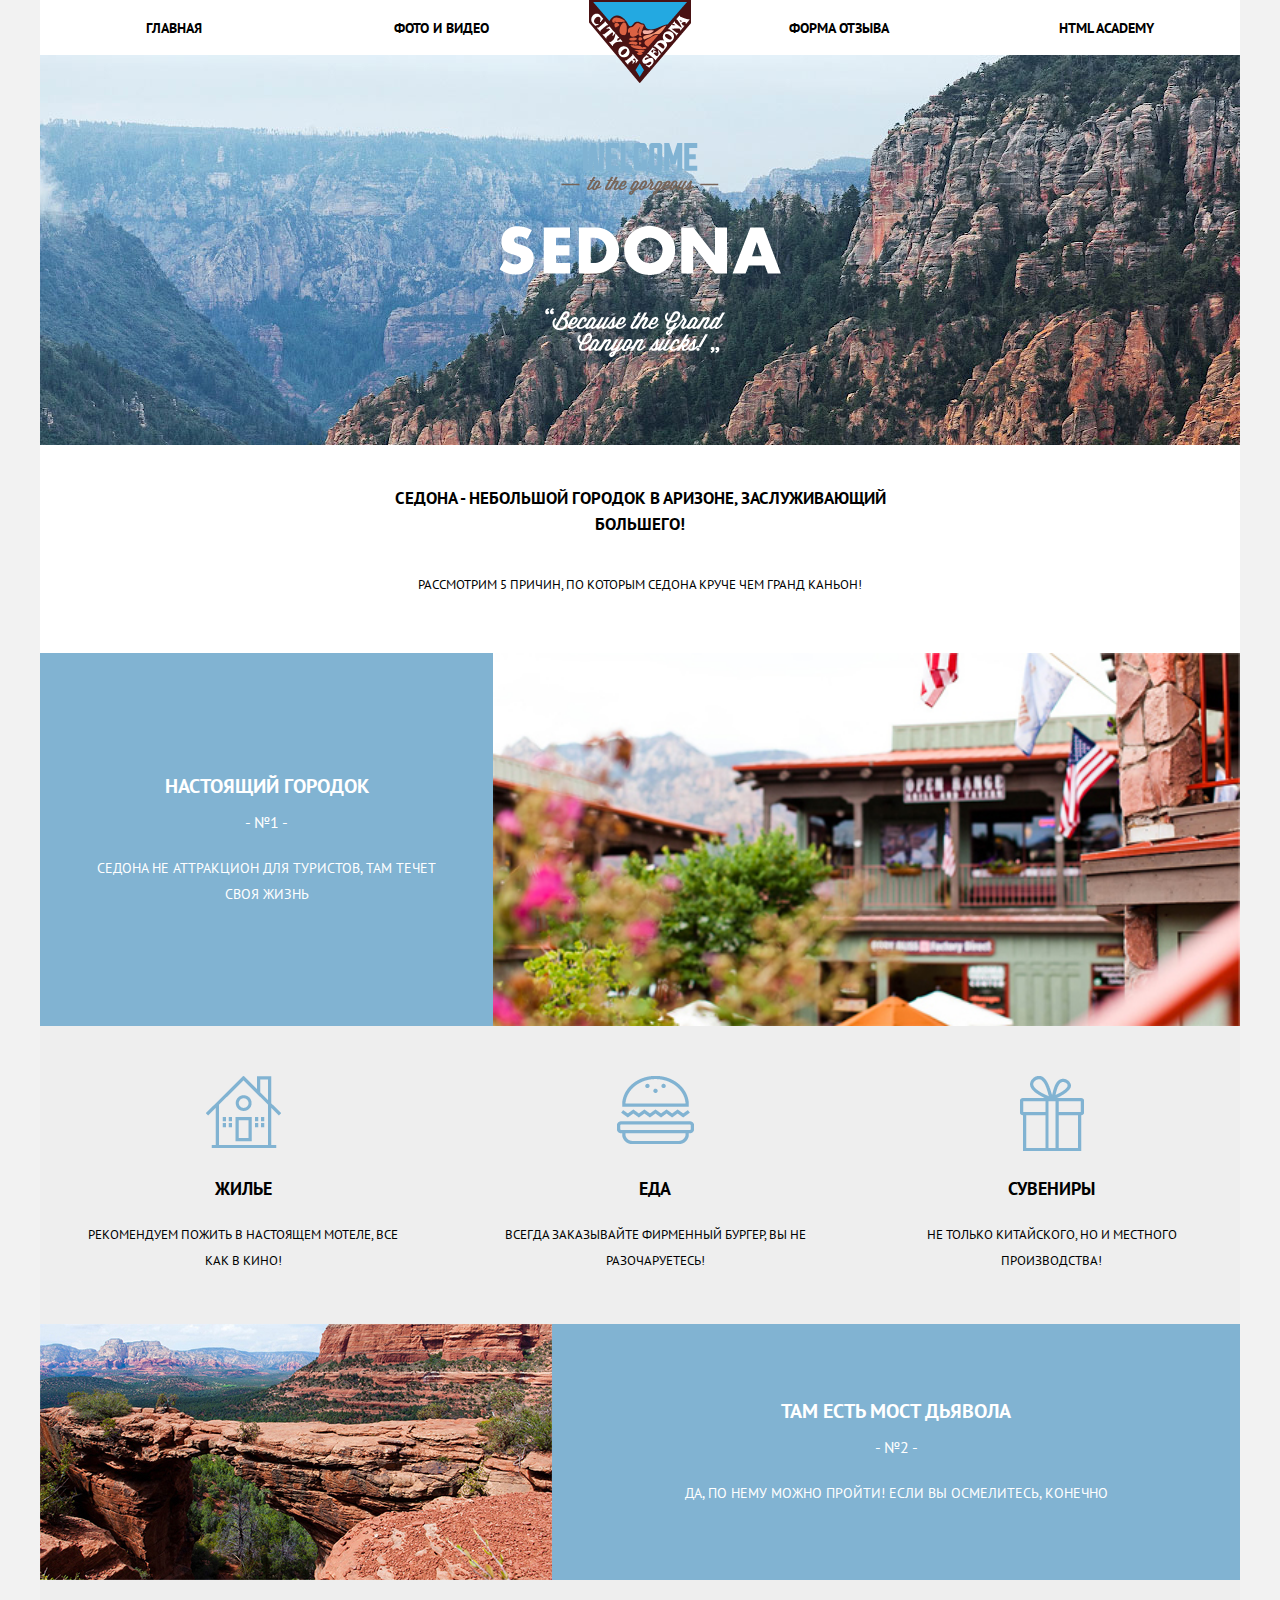
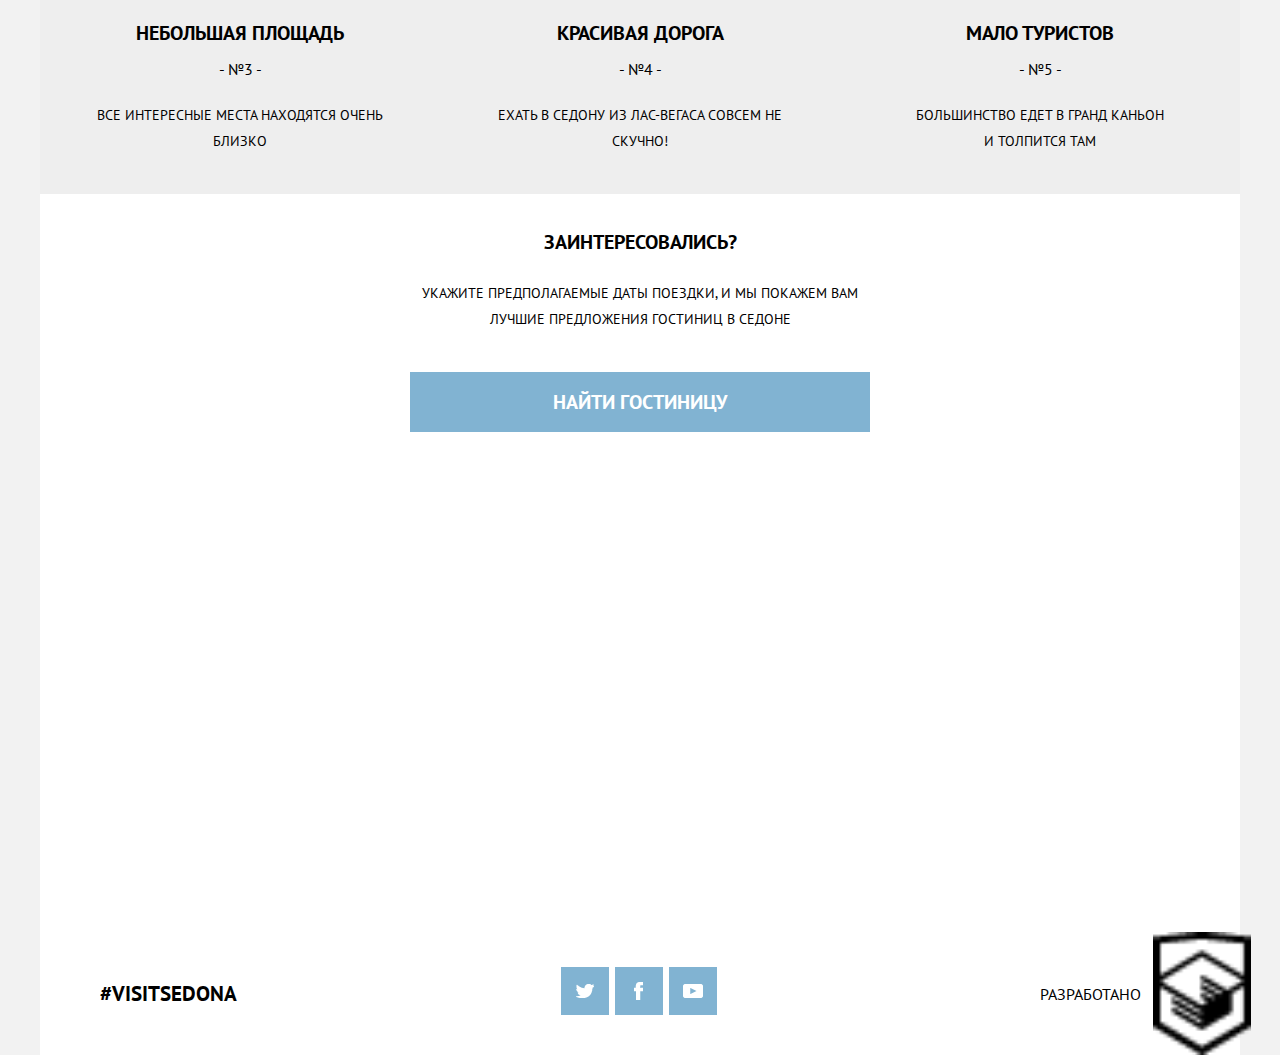
==== index.html @ d7a3ee1a "Back-up(something can go wrong)" ====
<!DOCTYPE html>
<html>
<head>
	<title>Sedona mobile</title>
	<meta charset="utf-8">
	<link rel="stylesheet" type="text/css" href="css/stylus.css" />
</head>
<body>
	<div class="centerer main-centerer">
		<h1 class="visually-hidden">Седона</h1>
		<header class="main-header">
			<div class="main-header__top">
				<nav class="main-nav">
					<ul class=" main-nav__list site-list">
						<li class="site-list__item">
							<a class="site-list__link" href="#">Главная</a>
							<button class="site-list__close"></button>
						</li>
						<li class="site-list__item">
							<a class="site-list__link" href="#">Фото и видео</a>
						</li>
						<li class="site-list__item">
							<a class="site-list__link" href="#">Форма отзыва</a>
						</li>
						<li class="site-list__item">
							<a class="site-list__link" href="#">Html Academy</a>
						</li>
					</ul>
				</nav>
				<img  class="main-header__logo-image" src="images/logotype-mobile.svg" alt="Sedona">
				<button class="main-nav__toggle" type="button">
					<img src="images/icon-menu.svg">
					<span class="visually-hidden">Открыть меню</span>
				</button>
			</div>
			<div class="main-header__bottom">
				<img class="main-header__welcome-text" src="images/header-text.svg" alt="Welcome to the Sedona">
			</div>
		</header>
		<main class="main">
			<h2 class="visually-hidden">Седона - лучшее место в мире</h2>
			<b class="main__slogan">Седона - небольшой городок в аризоне, заслуживающий большего!</b>
			<section class="reasons">
				<h3 class="reasons__title">Рассмотрим 5 причин, по которым седона круче чем гранд каньон!</h3>
				<ul class="reasons__list-main main-list">
					<li class="main-list__item reason-1">
						<div class="main-list__text-wrapper">
							<h4 class="main-list__title">Настоящий городок</h4>
							<span class="main-list__number">- №1 -</span>
							<p class="main-list__text">
								Седона не аттракцион для туристов, там течет своя жизнь
							</p>
						</div>
						<img src="images/photo-city1x.jpg" alt="Главная улица">
					</li>
					<li class="main-list__item reason-2">
						<div class="main-list__text-wrapper">
							<h4 class="main-list__title">Там есть мост дьявола</h4>
							<span class="main-list__number">- №2 -</span>
							<p class="main-list__text">
								Да, по нему можно пройти! Если вы осмелитесь, конечно
							</p>
						</div>
						<img src="images/photo-bridge1x.jpg" alt="Главная улица">
					</li>
					<li class="main-list__item reason-3">
						<div class="main-list__text-wrapper">
							<h4 class="main-list__title">Небольшая площадь</h4>
							<span class="main-list__number">- №3 -</span>
							<p class="main-list__text">
								Все интересные места находятся очень близко
							</p>
						</div>
					</li>
					<li class="main-list__item reason-4">
						<div class="main-list__text-wrapper">
							<h4 class="main-list__title">Красивая дорога</h4>
							<span class="main-list__number">- №4 -</span>
							<p class="main-list__text">
								Ехать в Седону из Лас-вегаса совсем не скучно!
							</p>
						</div>
					</li>
					<li class="main-list__item reason-5">
						<div class="main-list__text-wrapper">
							<h4 class="main-list__title">Мало туристов</h4>
							<span class="main-list__number">- №5 -</span>
							<p class="main-list__text">
								Большинство едет в Гранд каньон <br> и толпится там
							</p>
						</div>
					</li>
					<li class="main-list__item aside-list-wrapper">
						<ul class="reasons__list-aside aside-list">
							<li class="aside-list__item">
								<h4 class="aside-list__title">Жилье</h4>
								<p class="aside-list__text">
									Рекомендуем пожить в настоящем мотеле, все как в кино!
								</p>
							</li>
							<li class="aside-list__item">
								<h4 class="aside-list__title">Сувениры</h4>
								<p class="aside-list__text">
									Не только китайского, но и местного производства!
								</p>
							</li>
							<li class="aside-list__item">
								<h4 class="aside-list__title">Еда</h4>
								<p class="aside-list__text">
									Всегда заказывайте фирменный бургер, вы не разочаруетесь!
								</p>
							</li>
						</ul>
					</li>
				</ul>
			</section>
			<section class="hotel-search">
				<div class="hotel-search__wrapper centerer">
					<h2 class="visually-hidden">Поиск гостиницы</h2>
					<b class="hotel-search__title">Заинтересовались?</b>
					<p class="hotel-search__text">
						Укажите предполагаемые даты поездки, и мы покажем вам лучшие предложения гостиниц в седоне
					</p>
					<a class="hotel-search__link" href="#"><span>Найти гостиницу</span></a>
				</div>
				<iframe class="hotel-search__map" src="https://www.google.com/maps/embed?pb=!1m18!1m12!1m3!1d834767.6503464434!2d-111.99996484747501!3d35.18625958293373!2m3!1f0!2f0!3f0!3m2!1i1024!2i768!4f13.1!3m3!1m2!1s0x872da132f942b00d%3A0x5548c523fa6c8efd!2z0KHQtdC00L7QvdCwLCDQkNGA0LjQt9C-0L3QsCA4NjMzNiwg0KHQqNCQ!5e0!3m2!1sru!2sru!4v1591727912145!5m2!1sru!2sru" width="600" height="450" frameborder="0" style="border:0;" allowfullscreen="" aria-hidden="false" tabindex="0"></iframe>
			</section>
		</main>
		<footer class="main-footer">
			<b class="main-footer__slogan">#visitsedona</b>
			<ul class="main-footer__list sn-list">
				<li class="sn-list__item">
					<a href="#"><img src="images/icon-twitter.svg" alt="Twitter"></a>
				</li>
				<li class="sn-list__item">
					<a href="#"><img src="images/icon-facebook.svg" alt="Facebook"></a>
				</li>
				<li class="sn-list__item">
					<a href="#"><img src="images/icon-youtube.svg" alt="Youtube"></a>
				</li>
			</ul>
			<p class="main-footer__add">
				<span>Разработано</span>
				<img src="images/htmlacademy.svg" alt="Html Academy">
			</p>
		</footer>
	</div>
	<script src="js/scripts.js"></script>
</body>
</html>
---- css/stylus.css ----
@font-face {
  font-family: Pt-sans;
  font-style: normal;
  src: url("../fonts/PT-sans/Pt-sans-regular.ttf");
  font-weight: 400;
}
@font-face {
  font-family: Pt-sans;
  font-style: normal;
  src: url("../fonts/PT-sans/Pt-sans-bold.ttf");
  font-weight: 700;
}
.visually-hidden:not(:focus):not(:active),
input[type="checkbox"].visually-hidden,
input[type="radio"].visually-hidden {
  position: absolute;
  width: 1px;
  height: 1px;
  margin: -1px;
  border: 0;
  padding: 0;
  white-space: nowrap;
  clip-path: inset(100%);
  clip: rect(0 0 0 0);
  overflow: hidden;
}
.centerer {
  margin-right: auto;
  margin-left: auto;
}
body {
  width: 100%;
  height: 100%;
  margin: 0;
  padding: 0;
  font-family: "Pt-sans", Gilroy, Arial;
  font-weight: 400;
  font-size: 16px;
  line-height: 26px;
  background-color: #f2f2f2;
}
.main-centerer {
  max-width: 1200px;
  background-color: #fff;
}
.main-header__top {
  position: relative;
}
.main-nav__list {
  display: flex;
  flex-direction: column;
  width: 100%;
  margin: 0;
  padding: 0;
}
.site-list__item {
  display: flex;
  width: 100%;
  min-height: 55px;
  list-style-type: none;
  background-color: #81b3d2;
  border-bottom: 1px solid #678fa8;
  border-top: 1px solid #9ac2db;
}
.site-list__item .site-list__link {
  margin: auto;
  font-size: 18px;
  line-height: 40px;
  font-weight: 700;
  color: #fff;
  text-decoration: none;
  text-transform: uppercase;
}
.site-list__close {
  position: absolute;
  top: 16px;
  right: 20px;
  width: 30px;
  height: 30px;
  padding: 0;
  background-color: inherit;
  border: 0;
}
.site-list__close::after,
.site-list__close::before {
  content: "";
  position: absolute;
  top: 10px;
  left: -2px;
  width: 30px;
  height: 5px;
  background-color: #fff;
}
.site-list__close::after {
  transform: rotate(45deg);
}
.site-list__close::before {
  transform: rotate(-45deg);
}
.main-header__logo-image {
  position: absolute;
  bottom: -28px;
  left: 0;
  right: 0;
  z-index: 1;
  display: block;
  width: 102px;
  height: 83px;
  margin-right: auto;
  margin-left: auto;
}
.main-nav__toggle {
  display: block;
  min-height: 55px;
  margin-left: auto;
  margin-right: 20px;
  padding: 0;
  font: inherit;
  background-color: inherit;
  border: 0;
}
.main-nav__toggle img {
  display: block;
}
.main-header__bottom {
  position: relative;
  display: flex;
  height: 390px;
  background-image: url("../images/back-desktop.jpg");
  background-repeat: no-repeat;
  background-position: center;
  background-size: cover;
}
.main-header__bottom .main-header__welcome-text {
  margin: auto;
}
.main {
  margin-top: 40px;
}
.main__slogan {
  display: block;
  width: 270px;
  margin-left: auto;
  margin-right: auto;
  font-weight: 700;
  font-size: 17px;
  text-transform: uppercase;
  text-align: center;
}
.reasons__title {
  display: block;
  width: 280px;
  margin-right: auto;
  margin-left: auto;
  margin-top: 35px;
  font: inherit;
  font-size: 13px;
  text-transform: uppercase;
  text-align: center;
}
.reasons__list-main {
  position: relative;
  display: flex;
  flex-direction: column;
  margin: 0;
  padding: 0;
  margin-top: 55px;
  background-color: #eee;
}
.main-list__item {
  display: flex;
  flex-direction: column;
  list-style-type: none;
  border-bottom: 2px solid #d6d6d6;
}
.main-list__item .main-list__title {
  margin: 0;
  margin-bottom: 10px;
  font-size: 20px;
  font-weight: 700;
  text-align: center;
  text-transform: uppercase;
}
.main-list__item .main-list__number {
  display: block;
  text-align: center;
}
.main-list__item .main-list__text {
  display: block;
  margin: 0;
  margin-top: 20px;
  font-size: 14px;
  text-align: center;
  text-transform: uppercase;
}
.main-list__text-wrapper {
  padding-top: 40px;
  padding-bottom: 40px;
  padding-right: 40px;
  padding-left: 40px;
}
.main-list__item:nth-child(3) {
  order: 4;
}
.main-list__item:nth-child(4) {
  order: 5;
}
.main-list__item:nth-child(5) {
  order: 6;
}
.main-list__item:nth-child(6) {
  order: 2;
}
.reason-1 {
  order: 1;
  flex-direction: column;
  padding-bottom: 0;
  color: #fff;
  background-color: #81b3d2 !important;
  border: 0;
}
.reason-2 {
  order: 3;
  flex-direction: column;
  padding-bottom: 0;
  color: #fff;
  background-color: #81b3d2 !important;
  border: 0;
}
.reason-2 img {
  width: 100%;
}
.main-list__item:nth-child(5) {
  border: 0;
}
.aside-list-wrapper {
  padding-top: 0;
}
.aside-list {
  margin: 0;
  padding: 0;
}
.aside-list__item {
  position: relative;
  margin-top: 30px;
  padding-left: 70px;
  padding-right: 40px;
  list-style-type: none;
}
.aside-list__item .aside-list__title {
  display: inline-block;
  margin: 0;
  margin-bottom: 20px;
  font-size: 18px;
  font-weight: 700;
  text-transform: uppercase;
}
.aside-list__item .aside-list__text {
  margin: 0;
  font-size: 13px;
  text-transform: uppercase;
}
.aside-list__item:nth-child(1)::after {
  content: "";
  position: absolute;
  top: -10px;
  left: 21px;
  bottom: 0;
  right: 0;
  width: 40px;
  height: 39px;
  background-image: url("../images/icon-house.svg");
  background-repeat: no-repeat;
  background-size: cover;
}
.aside-list__item:nth-child(2)::after {
  content: "";
  position: absolute;
  top: -10px;
  left: 23px;
  bottom: 0;
  right: 0;
  width: 35px;
  height: 41px;
  background-image: url("../images/icon-gift.svg");
  background-repeat: no-repeat;
  background-size: cover;
}
.aside-list__item:nth-child(3)::after {
  content: "";
  position: absolute;
  top: -10px;
  left: 20px;
  bottom: 0;
  right: 0;
  width: 42px;
  height: 37px;
  background-image: url("../images/icon-burger.svg");
  background-repeat: no-repeat;
  background-size: cover;
}
.hotel-search {
  padding-top: 35px;
}
.hotel-search__wrapper {
  min-width: 280px;
  max-width: 460px;
  padding-left: 20px;
  padding-right: 20px;
}
.hotel-search__title {
  display: block;
  font-size: 20px;
  text-transform: uppercase;
  text-align: center;
}
.hotel-search__text {
  margin-top: 25px;
  margin-bottom: 40px;
  margin-right: auto;
  margin-left: auto;
  text-transform: uppercase;
  text-align: center;
  font-size: 14px;
}
.hotel-search__link {
  display: flex;
  height: 60px;
  margin-right: auto;
  margin-left: auto;
  margin-bottom: 50px;
  box-sizing: border-box;
  color: #fff;
  font-size: 20px;
  font-weight: 700;
  text-decoration: none;
  text-transform: uppercase;
  background-color: #81b3d2;
}
.hotel-search__link span {
  margin: auto;
}
.hotel-search__map {
  display: block;
  width: 100%;
}
.main-footer {
  display: flex;
  flex-direction: column;
}
.main-footer__slogan {
  display: block;
  margin-top: 35px;
  text-align: center;
  text-transform: uppercase;
  font-size: 21px;
  font-weight: 700;
}
.main-footer__list {
  display: flex;
  margin-right: auto;
  margin-left: auto;
  margin-top: 35px;
  margin-bottom: 40px;
  padding: 0;
}
.sn-list__item {
  width: 48px;
  height: 48px;
  background-color: #81b3d2;
  list-style-type: none;
}
.sn-list__item a {
  display: flex;
  width: 100%;
  height: 100%;
}
.sn-list__item a img {
  display: block;
  margin: auto;
}
.sn-list__item:nth-child(1) {
  margin-left: auto;
}
.sn-list__item:nth-child(2) {
  margin-right: 6px;
  margin-left: 6px;
}
.sn-list__item:nth-child(3) {
  margin-right: auto;
}
.main-footer__add {
  display: flex;
  margin: 0;
  margin-bottom: 23px;
}
.main-footer__add span {
  margin-left: auto;
  margin-right: 12px;
  text-transform: uppercase;
}
.main-footer__add img {
  display: inline-block;
  margin-right: auto;
}
@media (min-width: 770px) {
  .main-nav__list {
    flex-direction: row;
  }
  .site-list__item {
    background-color: inherit;
    border: 0;
  }
  .site-list__item .site-list__link {
    font-size: 14px;
    line-height: 26px;
    color: #000;
  }
  .site-list__close {
    position: absolute;
    width: 1px;
    height: 1px;
    margin: -1px;
    border: 0;
    padding: 0;
    white-space: nowrap;
    clip-path: inset(100%);
    clip: rect(0 0 0 0);
    overflow: hidden;
  }
  .site-list__item:nth-child(2) {
    margin-right: 130px;
  }
  .main-nav__toggle {
    position: absolute;
    width: 1px;
    height: 1px;
    margin: -1px;
    border: 0;
    padding: 0;
    white-space: nowrap;
    clip-path: inset(100%);
    clip: rect(0 0 0 0);
    overflow: hidden;
  }
  .main__slogan {
    width: 500px;
  }
  .reasons__title {
    width: 500px;
  }
  .reasons__list-main {
    flex-direction: row;
    flex-wrap: wrap;
  }
  .main-list__item {
    flex-grow: 1;
    border: 0;
  }
  .reason-1 {
    flex-direction: row;
    width: 100%;
  }
  .reason-1 .main-list__text-wrapper {
    flex-grow: 1;
    margin: auto;
    width: calc(100% / 3);
  }
  .reason-1 img {
    width: calc(100% / 1.5);
    flex-grow: 2;
  }
  .reason-2 {
    display: flex;
    flex-direction: row;
    width: 100%;
  }
  .reason-2 .main-list__text-wrapper {
    order: 2;
    flex-grow: 1;
    margin: auto;
    width: calc(100%);
  }
  .reason-2 img {
    order: 1;
    width: auto;
    flex-grow: 2;
  }
  .reason-3,
  .reason-4,
  .reason-5 {
    width: calc(100% / 3);
  }
  .aside-list {
    display: flex;
  }
  .aside-list__item {
    flex-grow: 1;
    padding: 0;
    margin-top: 60px;
    padding-top: 90px;
    margin-left: 40px;
    margin-right: 40px;
    margin-bottom: 50px;
    text-align: center;
  }
  .aside-list__item::after {
    margin-right: auto;
    margin-left: auto;
  }
  .aside-list__item:nth-child(1) {
    order: 1;
  }
  .aside-list__item:nth-child(2) {
    order: 3;
  }
  .aside-list__item:nth-child(3) {
    order: 2;
  }
  .aside-list__item:nth-child(1)::after {
    left: 0;
    width: 75px;
    height: 72px;
  }
  .aside-list__item:nth-child(2)::after {
    left: 0;
    width: 64px;
    height: 75px;
  }
  .aside-list__item:nth-child(3)::after {
    left: 0;
    width: 77px;
    height: 68px;
  }
  .main-footer {
    flex-direction: row;
    padding-left: 60px;
    padding-right: 60px;
  }
  .main-footer__slogan {
    margin-bottom: auto;
    margin-top: auto;
  }
  .main-footer__add {
    margin-bottom: 0;
  }
  .main-footer__add span {
    margin-bottom: auto;
    margin-top: auto;
  }
}
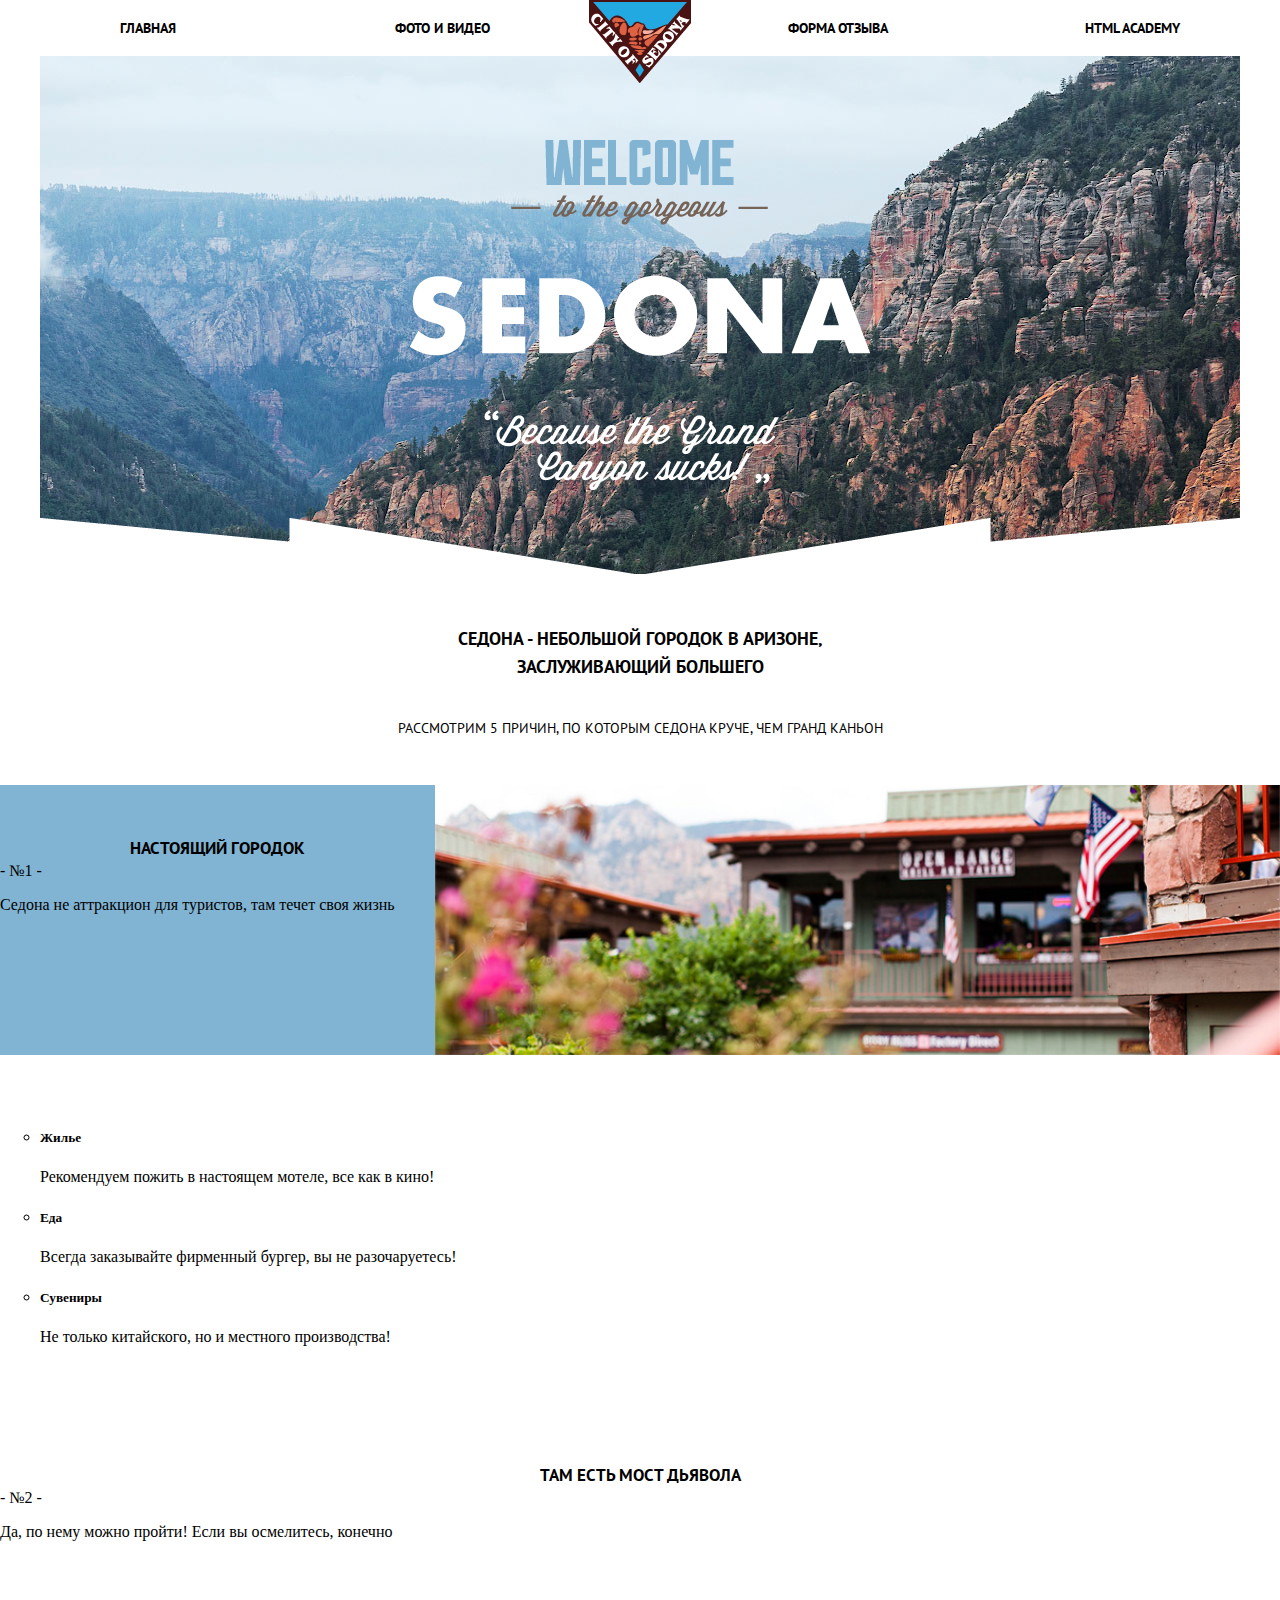
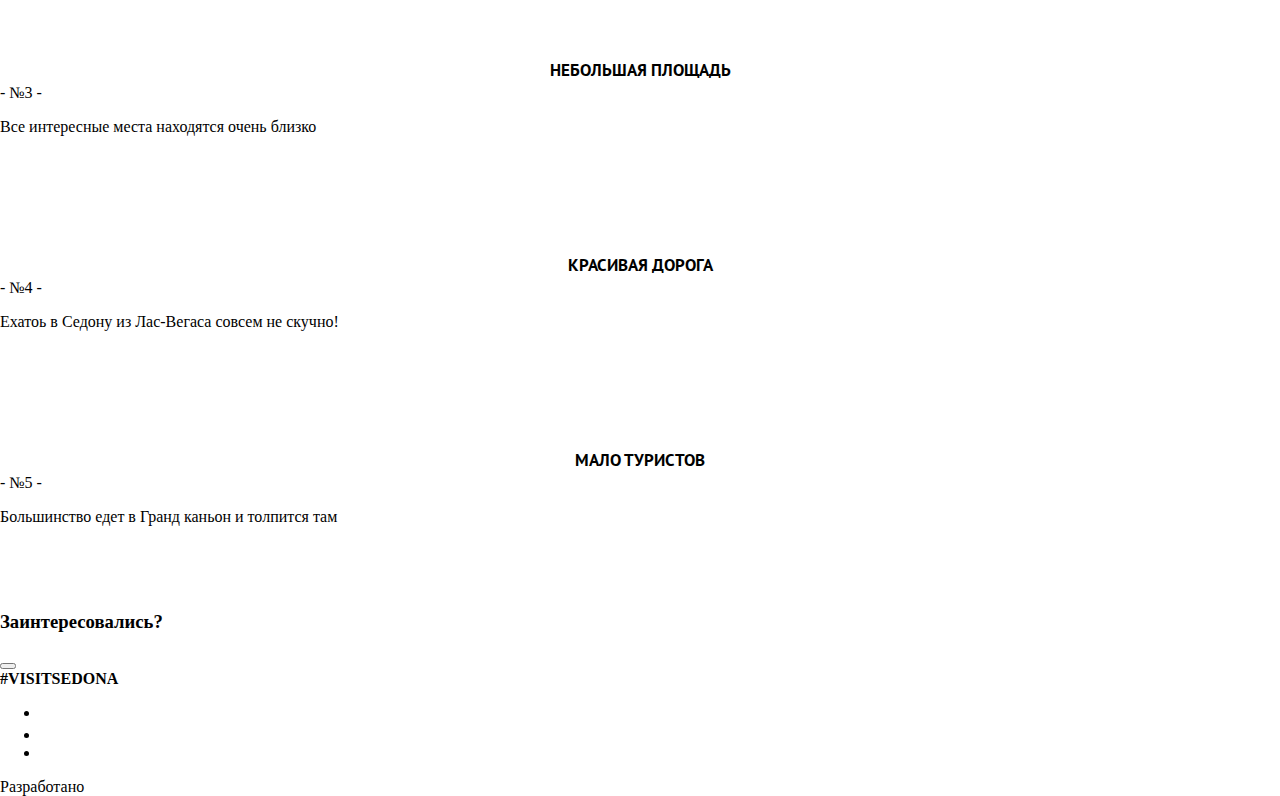
==== commit 5c0352d5: "tak-blet" ====
--- a/index.html
+++ b/index.html
@@ -1,150 +1,98 @@
 <!DOCTYPE html>
 <html>
 <head>
-	<title>Sedona mobile</title>
+	<title>Sedona</title>
+	<link rel="stylesheet" type="text/css" href="css/stylus.css">
 	<meta charset="utf-8">
-	<link rel="stylesheet" type="text/css" href="css/stylus.css" />
 </head>
 <body>
-	<div class="centerer main-centerer">
-		<h1 class="visually-hidden">Седона</h1>
-		<header class="main-header">
-			<div class="main-header__top">
-				<nav class="main-nav">
-					<ul class=" main-nav__list site-list">
-						<li class="site-list__item">
-							<a class="site-list__link" href="#">Главная</a>
-							<button class="site-list__close"></button>
+	<header class="main-header">
+		<nav class="main-header__nav">
+			<ul class="main-header__nav-list site-nav">
+				<li class="site-nav__item"><a href="#" class="site-nav__link"><span>Главная</span></a></li>
+				<li class="site-nav__item"><a href="#" class="site-nav__link"><span>Фото и видео</span></a></li>
+				<li class="site-nav__item"><a href="#" class="site-nav__link"><span>Форма отзыва</span></a></li>
+				<li class="site-nav__item"><a href="#" class="site-nav__link"><span>HTML ACADEMY</span></a></li>
+			</ul>
+			<img class="main-header__nav-logo" src="images/logotype-mobile.svg" alt="Sedona">
+			<button class="main-header__nav-open"></button>
+		</nav>
+		<div class="main-header__logo logo-wrapper">
+			<img class="logo-wrapper__text-image" src="images/header-text.svg" alt="Welcome to Sedona" width="282" height="214">
+		</div>
+	</header>
+	<main class="main">
+		<b class="main-slogan">Седона - небольшой городок в Аризоне, заслуживающий большего</b>
+		<section class="main__reasons">
+			<h3 class="main__reasons-title">Рассмотрим 5 причин, по которым Седона круче, чем гранд каньон</h3>
+			<ul class="main__reasons-list main-reasons-list">
+				<li class="main-reasons-list__item main-reasons-list__item_city">
+					<div class="main-reasons-list__item_city-wrapper">
+						<h4 class="main-reasons-list__headline">Настоящий городок</h4>
+						<span class="main-reasons-list__number">- №1 -</span>
+						<p class="main-reasons-list__text">Седона не аттракцион для туристов, там течет своя жизнь</p>
+					</div>
+					<img class="main-reasons-list__item_city-img" src="images/photo-city.jpg">
+				</li>
+				<li class="main-reasons-list__item aside-list-wrapper">
+					<ul class="aside-reasons-list">
+						<li class="aside-reasons-list__item">
+							<h5 class="aside-reasons-list__headline">Жилье</h5>
+							<p class="aside-reasons-list__text">Рекомендуем пожить в настоящем мотеле, все как в кино!</p>
 						</li>
-						<li class="site-list__item">
-							<a class="site-list__link" href="#">Фото и видео</a>
+						<li class="aside-reasons-list__item">
+							<h5 class="aside-reasons-list__headline">Еда</h5>
+							<p class="aside-reasons-list__text">Всегда заказывайте фирменный бургер, вы не разочаруетесь!</p>
 						</li>
-						<li class="site-list__item">
-							<a class="site-list__link" href="#">Форма отзыва</a>
-						</li>
-						<li class="site-list__item">
-							<a class="site-list__link" href="#">Html Academy</a>
+						<li class="aside-reasons-list__item">
+							<h5 class="aside-reasons-list__headline">Сувениры</h5>
+							<p class="aside-reasons-list__text">Не только китайского, но и местного производства!</p>
 						</li>
 					</ul>
-				</nav>
-				<img  class="main-header__logo-image" src="images/logotype-mobile.svg" alt="Sedona">
-				<button class="main-nav__toggle" type="button">
-					<img src="images/icon-menu.svg">
-					<span class="visually-hidden">Открыть меню</span>
-				</button>
-			</div>
-			<div class="main-header__bottom">
-				<img class="main-header__welcome-text" src="images/header-text.svg" alt="Welcome to the Sedona">
-			</div>
-		</header>
-		<main class="main">
-			<h2 class="visually-hidden">Седона - лучшее место в мире</h2>
-			<b class="main__slogan">Седона - небольшой городок в аризоне, заслуживающий большего!</b>
-			<section class="reasons">
-				<h3 class="reasons__title">Рассмотрим 5 причин, по которым седона круче чем гранд каньон!</h3>
-				<ul class="reasons__list-main main-list">
-					<li class="main-list__item reason-1">
-						<div class="main-list__text-wrapper">
-							<h4 class="main-list__title">Настоящий городок</h4>
-							<span class="main-list__number">- №1 -</span>
-							<p class="main-list__text">
-								Седона не аттракцион для туристов, там течет своя жизнь
-							</p>
-						</div>
-						<img src="images/photo-city1x.jpg" alt="Главная улица">
-					</li>
-					<li class="main-list__item reason-2">
-						<div class="main-list__text-wrapper">
-							<h4 class="main-list__title">Там есть мост дьявола</h4>
-							<span class="main-list__number">- №2 -</span>
-							<p class="main-list__text">
-								Да, по нему можно пройти! Если вы осмелитесь, конечно
-							</p>
-						</div>
-						<img src="images/photo-bridge1x.jpg" alt="Главная улица">
-					</li>
-					<li class="main-list__item reason-3">
-						<div class="main-list__text-wrapper">
-							<h4 class="main-list__title">Небольшая площадь</h4>
-							<span class="main-list__number">- №3 -</span>
-							<p class="main-list__text">
-								Все интересные места находятся очень близко
-							</p>
-						</div>
-					</li>
-					<li class="main-list__item reason-4">
-						<div class="main-list__text-wrapper">
-							<h4 class="main-list__title">Красивая дорога</h4>
-							<span class="main-list__number">- №4 -</span>
-							<p class="main-list__text">
-								Ехать в Седону из Лас-вегаса совсем не скучно!
-							</p>
-						</div>
-					</li>
-					<li class="main-list__item reason-5">
-						<div class="main-list__text-wrapper">
-							<h4 class="main-list__title">Мало туристов</h4>
-							<span class="main-list__number">- №5 -</span>
-							<p class="main-list__text">
-								Большинство едет в Гранд каньон <br> и толпится там
-							</p>
-						</div>
-					</li>
-					<li class="main-list__item aside-list-wrapper">
-						<ul class="reasons__list-aside aside-list">
-							<li class="aside-list__item">
-								<h4 class="aside-list__title">Жилье</h4>
-								<p class="aside-list__text">
-									Рекомендуем пожить в настоящем мотеле, все как в кино!
-								</p>
-							</li>
-							<li class="aside-list__item">
-								<h4 class="aside-list__title">Сувениры</h4>
-								<p class="aside-list__text">
-									Не только китайского, но и местного производства!
-								</p>
-							</li>
-							<li class="aside-list__item">
-								<h4 class="aside-list__title">Еда</h4>
-								<p class="aside-list__text">
-									Всегда заказывайте фирменный бургер, вы не разочаруетесь!
-								</p>
-							</li>
-						</ul>
-					</li>
-				</ul>
-			</section>
-			<section class="hotel-search">
-				<div class="hotel-search__wrapper centerer">
-					<h2 class="visually-hidden">Поиск гостиницы</h2>
-					<b class="hotel-search__title">Заинтересовались?</b>
-					<p class="hotel-search__text">
-						Укажите предполагаемые даты поездки, и мы покажем вам лучшие предложения гостиниц в седоне
-					</p>
-					<a class="hotel-search__link" href="#"><span>Найти гостиницу</span></a>
-				</div>
-				<iframe class="hotel-search__map" src="https://www.google.com/maps/embed?pb=!1m18!1m12!1m3!1d834767.6503464434!2d-111.99996484747501!3d35.18625958293373!2m3!1f0!2f0!3f0!3m2!1i1024!2i768!4f13.1!3m3!1m2!1s0x872da132f942b00d%3A0x5548c523fa6c8efd!2z0KHQtdC00L7QvdCwLCDQkNGA0LjQt9C-0L3QsCA4NjMzNiwg0KHQqNCQ!5e0!3m2!1sru!2sru!4v1591727912145!5m2!1sru!2sru" width="600" height="450" frameborder="0" style="border:0;" allowfullscreen="" aria-hidden="false" tabindex="0"></iframe>
-			</section>
-		</main>
-		<footer class="main-footer">
-			<b class="main-footer__slogan">#visitsedona</b>
-			<ul class="main-footer__list sn-list">
-				<li class="sn-list__item">
-					<a href="#"><img src="images/icon-twitter.svg" alt="Twitter"></a>
 				</li>
-				<li class="sn-list__item">
-					<a href="#"><img src="images/icon-facebook.svg" alt="Facebook"></a>
+				<li class="main-reasons-list__item main-reasons-list__item_bridge">
+					<h4 class="main-reasons-list__headline">Там есть мост дьявола</h4>
+					<span class="main-reasons-list__number">- №2 -</span>
+					<p class="main-reasons-list__text">Да, по нему можно пройти! Если вы осмелитесь, конечно</p>
 				</li>
-				<li class="sn-list__item">
-					<a href="#"><img src="images/icon-youtube.svg" alt="Youtube"></a>
+				<li class="main-reasons-list__item">
+					<h4 class="main-reasons-list__headline">Небольшая площадь</h4>
+					<span class="main-reasons-list__number">- №3 -</span>
+					<p class="main-reasons-list__text">Все интересные места находятся очень близко</p>
+				</li>
+				<li class="main-reasons-list__item">
+					<h4 class="main-reasons-list__headline">Красивая дорога</h4>
+					<span class="main-reasons-list__number">- №4 -</span>
+					<p class="main-reasons-list__text">Ехатоь в Седону из Лас-Вегаса совсем не скучно!</p>
+				</li>
+				<li class="main-reasons-list__item">
+					<h4 class="main-reasons-list__headline">Мало туристов</h4>
+					<span class="main-reasons-list__number">- №5 -</span>
+					<p class="main-reasons-list__text">Большинство едет в Гранд каньон и толпится там</p>
 				</li>
 			</ul>
-			<p class="main-footer__add">
-				<span>Разработано</span>
-				<img src="images/htmlacademy.svg" alt="Html Academy">
-			</p>
-		</footer>
-	</div>
+		</section>
+		<section class="hotel-search">
+			<h3 class="hotel-search__headline">Заинтересовались?</h3>
+			<p class="hotel-search__text"></p>
+			<button class="hotel-search__search-button"></button>
+		</section>
+	</main>
+	<footer class="main-footer">
+		<b class="main-footer__tag">#VISITSEDONA</b>
+		<ul class="main-footer__group-list footer-group-list">
+			<li class="footer-group-list__item">
+				<img src="images/icon-twitter.svg" alt="Twitter">
+			</li>
+			<li class="footer-group-list__item">
+				<img src="images/icon-facebook.svg" alt="Facebook">
+			</li>
+			<li class="footer-group-list__item">
+				<img src="images/icon-youtube.svg" alt="Youtube">
+			</li>
+		</ul>
+		<span class="main-footer__dev">Разработано</span>
+	</footer>
 	<script src="js/scripts.js"></script>
 </body>
 </html>--- a/css/stylus.css
+++ b/css/stylus.css
@@ -24,528 +24,204 @@
   clip: rect(0 0 0 0);
   overflow: hidden;
 }
-.centerer {
+body {
+  margin: 0;
+  padding: 0;
+}
+.main-header__nav {
+  position: relative;
+  padding-bottom: 55px;
+}
+@media (min-width: 780px) {
+  .main-header__nav {
+    padding-bottom: 0;
+  }
+}
+.site-nav {
+  display: flex;
+  flex-direction: column;
+  margin: 0;
+  padding: 0;
+  font-family: "Pt-sans", Arial, sans-serif;
+  font-weight: 700;
+  font-size: 18px;
+  line-height: 40px;
+}
+@media (min-width: 780px) {
+  .site-nav {
+    flex-direction: row;
+    margin-bottom: 0;
+    font-size: 14px;
+    line-height: 26px;
+  }
+}
+.site-nav__item {
+  min-height: 55px;
+  flex-basis: 0;
+  flex-grow: 1;
+  background-color: #81b3d2;
+  border-top: 1px solid #9ac2db;
+  border-bottom: 1px solid #678fa8;
+  list-style-type: none;
+}
+@media (min-width: 780px) {
+  .site-nav__item {
+    background-color: inherit;
+    border: 0;
+  }
+  .site-nav__item:nth-child(2) {
+    margin-right: 50px;
+  }
+  .site-nav__item:nth-child(3) {
+    margin-left: 50px;
+  }
+}
+.site-nav__link {
+  display: flex;
+  height: 100%;
+  text-decoration: none;
+  text-transform: uppercase;
+  text-align: center;
+  color: #fff;
+}
+.site-nav__link span {
+  margin: auto;
+}
+@media (min-width: 780px) {
+  .site-nav__link {
+    color: #000;
+  }
+}
+.main-header__nav-logo {
+  position: absolute;
+  left: calc(50% - 51px);
+}
+@media (min-width: 780px) {
+  .main-header__nav-logo {
+    top: 0;
+  }
+}
+.main-header__nav-open {
+  position: absolute;
+  left: auto;
+  right: 20px;
+  bottom: 17px;
+  width: 23px;
+  height: 21px;
+  background-image: url("../images/icon-menu.svg");
+  background-color: inherit;
+  background-size: cover;
+  border: 0;
+}
+@media (min-width: 780px) {
+  .main-header__nav-open {
+    display: none;
+  }
+}
+.main-header__logo {
+  height: 390px;
+}
+@media (min-width: 780px) {
+  .main-header__logo {
+    height: 520px;
+  }
+}
+.logo-wrapper {
+  display: flex;
+  background: url("../images/intro-triangle.svg") 50% 100% no-repeat, url("../images/back-desktop.jpg") 50% -40px no-repeat;
+}
+@media (min-width: 780px) {
+  .logo-wrapper {
+    background: url("../images/intro-triangle.svg") 50% 100% no-repeat, url("../images/back-desktop.jpg") 50% no-repeat;
+  }
+}
+.logo-wrapper__text-image {
+  margin: auto;
+  width: 282px;
+  height: 214px;
+}
+@media (min-width: 780px) {
+  .logo-wrapper__text-image {
+    width: 460px;
+    height: 350px;
+  }
+}
+.main {
+  padding-top: 50px;
+}
+.main-slogan {
+  display: block;
+  max-width: 490px;
+  margin: 0 auto;
+  font-family: "Pt-sans", Arial, sans-serif;
+  font-weight: 700;
+  font-size: 18px;
+  line-height: 28px;
+  text-transform: uppercase;
+  text-align: center;
+}
+.main__reasons {
+  display: flex;
+  flex-direction: column;
+  margin-top: 35px;
+}
+.main__reasons-title {
+  display: block;
+  max-width: 490px;
+  margin-top: 0;
   margin-right: auto;
   margin-left: auto;
-}
-body {
+  margin-bottom: 45px;
+  font-family: "Pt-sans", Arial, sans-serif;
+  font-weight: 400;
+  font-size: 14px;
+  line-height: 24px;
+  text-transform: uppercase;
+  text-align: center;
+}
+.main__reasons-list {
+  margin: 0;
+  padding: 0;
+}
+.main-reasons-list__item {
+  display: flex;
+  flex-direction: column;
+  padding-top: 50px;
+  padding-bottom: 50px;
+  list-style-type: none;
+}
+.main-reasons-list__item .main-reasons-list__headline {
+  margin: 0;
+  font-family: "Pt-sans", Arial, sans-serif;
+  font-weight: 700;
+  font-size: 17px;
+  line-height: 27px;
+  text-transform: uppercase;
+  text-align: center;
+}
+.main-reasons-list__item_city {
+  padding: 0;
+  background-color: #81b3d2;
+}
+@media (min-width: 780px) {
+  .main-reasons-list__item_city {
+    flex-direction: row;
+  }
+}
+.main-reasons-list__item_city-img {
   width: 100%;
-  height: 100%;
-  margin: 0;
-  padding: 0;
-  font-family: "Pt-sans", Gilroy, Arial;
-  font-weight: 400;
-  font-size: 16px;
-  line-height: 26px;
-  background-color: #f2f2f2;
-}
-.main-centerer {
-  max-width: 1200px;
-  background-color: #fff;
-}
-.main-header__top {
-  position: relative;
-}
-.main-nav__list {
-  display: flex;
-  flex-direction: column;
-  width: 100%;
-  margin: 0;
-  padding: 0;
-}
-.site-list__item {
-  display: flex;
-  width: 100%;
-  min-height: 55px;
-  list-style-type: none;
-  background-color: #81b3d2;
-  border-bottom: 1px solid #678fa8;
-  border-top: 1px solid #9ac2db;
-}
-.site-list__item .site-list__link {
-  margin: auto;
-  font-size: 18px;
-  line-height: 40px;
-  font-weight: 700;
-  color: #fff;
-  text-decoration: none;
-  text-transform: uppercase;
-}
-.site-list__close {
-  position: absolute;
-  top: 16px;
-  right: 20px;
-  width: 30px;
-  height: 30px;
-  padding: 0;
-  background-color: inherit;
-  border: 0;
-}
-.site-list__close::after,
-.site-list__close::before {
-  content: "";
-  position: absolute;
-  top: 10px;
-  left: -2px;
-  width: 30px;
-  height: 5px;
-  background-color: #fff;
-}
-.site-list__close::after {
-  transform: rotate(45deg);
-}
-.site-list__close::before {
-  transform: rotate(-45deg);
-}
-.main-header__logo-image {
-  position: absolute;
-  bottom: -28px;
-  left: 0;
-  right: 0;
-  z-index: 1;
-  display: block;
-  width: 102px;
-  height: 83px;
-  margin-right: auto;
-  margin-left: auto;
-}
-.main-nav__toggle {
-  display: block;
-  min-height: 55px;
-  margin-left: auto;
-  margin-right: 20px;
-  padding: 0;
-  font: inherit;
-  background-color: inherit;
-  border: 0;
-}
-.main-nav__toggle img {
-  display: block;
-}
-.main-header__bottom {
-  position: relative;
-  display: flex;
-  height: 390px;
-  background-image: url("../images/back-desktop.jpg");
-  background-repeat: no-repeat;
-  background-position: center;
-  background-size: cover;
-}
-.main-header__bottom .main-header__welcome-text {
-  margin: auto;
-}
-.main {
-  margin-top: 40px;
-}
-.main__slogan {
-  display: block;
-  width: 270px;
-  margin-left: auto;
-  margin-right: auto;
-  font-weight: 700;
-  font-size: 17px;
-  text-transform: uppercase;
-  text-align: center;
-}
-.reasons__title {
-  display: block;
-  width: 280px;
-  margin-right: auto;
-  margin-left: auto;
-  margin-top: 35px;
-  font: inherit;
-  font-size: 13px;
-  text-transform: uppercase;
-  text-align: center;
-}
-.reasons__list-main {
-  position: relative;
-  display: flex;
-  flex-direction: column;
-  margin: 0;
-  padding: 0;
-  margin-top: 55px;
-  background-color: #eee;
-}
-.main-list__item {
-  display: flex;
-  flex-direction: column;
-  list-style-type: none;
-  border-bottom: 2px solid #d6d6d6;
-}
-.main-list__item .main-list__title {
-  margin: 0;
-  margin-bottom: 10px;
-  font-size: 20px;
-  font-weight: 700;
-  text-align: center;
-  text-transform: uppercase;
-}
-.main-list__item .main-list__number {
-  display: block;
-  text-align: center;
-}
-.main-list__item .main-list__text {
-  display: block;
-  margin: 0;
-  margin-top: 20px;
-  font-size: 14px;
-  text-align: center;
-  text-transform: uppercase;
-}
-.main-list__text-wrapper {
-  padding-top: 40px;
-  padding-bottom: 40px;
-  padding-right: 40px;
-  padding-left: 40px;
-}
-.main-list__item:nth-child(3) {
-  order: 4;
-}
-.main-list__item:nth-child(4) {
-  order: 5;
-}
-.main-list__item:nth-child(5) {
-  order: 6;
-}
-.main-list__item:nth-child(6) {
-  order: 2;
-}
-.reason-1 {
-  order: 1;
-  flex-direction: column;
-  padding-bottom: 0;
-  color: #fff;
-  background-color: #81b3d2 !important;
-  border: 0;
-}
-.reason-2 {
-  order: 3;
-  flex-direction: column;
-  padding-bottom: 0;
-  color: #fff;
-  background-color: #81b3d2 !important;
-  border: 0;
-}
-.reason-2 img {
-  width: 100%;
-}
-.main-list__item:nth-child(5) {
-  border: 0;
-}
-.aside-list-wrapper {
-  padding-top: 0;
-}
-.aside-list {
-  margin: 0;
-  padding: 0;
-}
-.aside-list__item {
-  position: relative;
-  margin-top: 30px;
-  padding-left: 70px;
-  padding-right: 40px;
-  list-style-type: none;
-}
-.aside-list__item .aside-list__title {
-  display: inline-block;
-  margin: 0;
-  margin-bottom: 20px;
-  font-size: 18px;
-  font-weight: 700;
-  text-transform: uppercase;
-}
-.aside-list__item .aside-list__text {
-  margin: 0;
-  font-size: 13px;
-  text-transform: uppercase;
-}
-.aside-list__item:nth-child(1)::after {
-  content: "";
-  position: absolute;
-  top: -10px;
-  left: 21px;
-  bottom: 0;
-  right: 0;
-  width: 40px;
-  height: 39px;
-  background-image: url("../images/icon-house.svg");
-  background-repeat: no-repeat;
-  background-size: cover;
-}
-.aside-list__item:nth-child(2)::after {
-  content: "";
-  position: absolute;
-  top: -10px;
-  left: 23px;
-  bottom: 0;
-  right: 0;
-  width: 35px;
-  height: 41px;
-  background-image: url("../images/icon-gift.svg");
-  background-repeat: no-repeat;
-  background-size: cover;
-}
-.aside-list__item:nth-child(3)::after {
-  content: "";
-  position: absolute;
-  top: -10px;
-  left: 20px;
-  bottom: 0;
-  right: 0;
-  width: 42px;
-  height: 37px;
-  background-image: url("../images/icon-burger.svg");
-  background-repeat: no-repeat;
-  background-size: cover;
-}
-.hotel-search {
-  padding-top: 35px;
-}
-.hotel-search__wrapper {
-  min-width: 280px;
-  max-width: 460px;
-  padding-left: 20px;
-  padding-right: 20px;
-}
-.hotel-search__title {
-  display: block;
-  font-size: 20px;
-  text-transform: uppercase;
-  text-align: center;
-}
-.hotel-search__text {
-  margin-top: 25px;
-  margin-bottom: 40px;
-  margin-right: auto;
-  margin-left: auto;
-  text-transform: uppercase;
-  text-align: center;
-  font-size: 14px;
-}
-.hotel-search__link {
-  display: flex;
-  height: 60px;
-  margin-right: auto;
-  margin-left: auto;
-  margin-bottom: 50px;
-  box-sizing: border-box;
-  color: #fff;
-  font-size: 20px;
-  font-weight: 700;
-  text-decoration: none;
-  text-transform: uppercase;
-  background-color: #81b3d2;
-}
-.hotel-search__link span {
-  margin: auto;
-}
-.hotel-search__map {
-  display: block;
-  width: 100%;
-}
-.main-footer {
-  display: flex;
-  flex-direction: column;
-}
-.main-footer__slogan {
-  display: block;
-  margin-top: 35px;
-  text-align: center;
-  text-transform: uppercase;
-  font-size: 21px;
-  font-weight: 700;
-}
-.main-footer__list {
-  display: flex;
-  margin-right: auto;
-  margin-left: auto;
-  margin-top: 35px;
-  margin-bottom: 40px;
-  padding: 0;
-}
-.sn-list__item {
-  width: 48px;
-  height: 48px;
-  background-color: #81b3d2;
-  list-style-type: none;
-}
-.sn-list__item a {
-  display: flex;
-  width: 100%;
-  height: 100%;
-}
-.sn-list__item a img {
-  display: block;
-  margin: auto;
-}
-.sn-list__item:nth-child(1) {
-  margin-left: auto;
-}
-.sn-list__item:nth-child(2) {
-  margin-right: 6px;
-  margin-left: 6px;
-}
-.sn-list__item:nth-child(3) {
-  margin-right: auto;
-}
-.main-footer__add {
-  display: flex;
-  margin: 0;
-  margin-bottom: 23px;
-}
-.main-footer__add span {
-  margin-left: auto;
-  margin-right: 12px;
-  text-transform: uppercase;
-}
-.main-footer__add img {
-  display: inline-block;
-  margin-right: auto;
-}
-@media (min-width: 770px) {
-  .main-nav__list {
-    flex-direction: row;
-  }
-  .site-list__item {
-    background-color: inherit;
-    border: 0;
-  }
-  .site-list__item .site-list__link {
-    font-size: 14px;
-    line-height: 26px;
-    color: #000;
-  }
-  .site-list__close {
-    position: absolute;
-    width: 1px;
-    height: 1px;
-    margin: -1px;
-    border: 0;
-    padding: 0;
-    white-space: nowrap;
-    clip-path: inset(100%);
-    clip: rect(0 0 0 0);
-    overflow: hidden;
-  }
-  .site-list__item:nth-child(2) {
-    margin-right: 130px;
-  }
-  .main-nav__toggle {
-    position: absolute;
-    width: 1px;
-    height: 1px;
-    margin: -1px;
-    border: 0;
-    padding: 0;
-    white-space: nowrap;
-    clip-path: inset(100%);
-    clip: rect(0 0 0 0);
-    overflow: hidden;
-  }
-  .main__slogan {
-    width: 500px;
-  }
-  .reasons__title {
-    width: 500px;
-  }
-  .reasons__list-main {
-    flex-direction: row;
-    flex-wrap: wrap;
-  }
-  .main-list__item {
-    flex-grow: 1;
-    border: 0;
-  }
-  .reason-1 {
-    flex-direction: row;
-    width: 100%;
-  }
-  .reason-1 .main-list__text-wrapper {
-    flex-grow: 1;
-    margin: auto;
-    width: calc(100% / 3);
-  }
-  .reason-1 img {
-    width: calc(100% / 1.5);
-    flex-grow: 2;
-  }
-  .reason-2 {
-    display: flex;
-    flex-direction: row;
-    width: 100%;
-  }
-  .reason-2 .main-list__text-wrapper {
-    order: 2;
-    flex-grow: 1;
-    margin: auto;
-    width: calc(100%);
-  }
-  .reason-2 img {
-    order: 1;
-    width: auto;
-    flex-grow: 2;
-  }
-  .reason-3,
-  .reason-4,
-  .reason-5 {
-    width: calc(100% / 3);
-  }
-  .aside-list {
-    display: flex;
-  }
-  .aside-list__item {
-    flex-grow: 1;
-    padding: 0;
-    margin-top: 60px;
-    padding-top: 90px;
-    margin-left: 40px;
-    margin-right: 40px;
-    margin-bottom: 50px;
-    text-align: center;
-  }
-  .aside-list__item::after {
-    margin-right: auto;
-    margin-left: auto;
-  }
-  .aside-list__item:nth-child(1) {
-    order: 1;
-  }
-  .aside-list__item:nth-child(2) {
-    order: 3;
-  }
-  .aside-list__item:nth-child(3) {
-    order: 2;
-  }
-  .aside-list__item:nth-child(1)::after {
-    left: 0;
-    width: 75px;
-    height: 72px;
-  }
-  .aside-list__item:nth-child(2)::after {
-    left: 0;
-    width: 64px;
-    height: 75px;
-  }
-  .aside-list__item:nth-child(3)::after {
-    left: 0;
-    width: 77px;
-    height: 68px;
-  }
-  .main-footer {
-    flex-direction: row;
-    padding-left: 60px;
-    padding-right: 60px;
-  }
-  .main-footer__slogan {
-    margin-bottom: auto;
-    margin-top: auto;
-  }
-  .main-footer__add {
-    margin-bottom: 0;
-  }
-  .main-footer__add span {
-    margin-bottom: auto;
-    margin-top: auto;
-  }
-}
+}
+@media (min-width: 780px) {
+  .main-reasons-list__item_city-img {
+    width: 66%;
+  }
+}
+.main-reasons-list__item_city-wrapper {
+  padding-top: 50px;
+  padding-bottom: 50px;
+}
+@media (min-width: 780px) {
+  .main-reasons-list__item_city-wrapper {
+    width: 34%;
+  }
+}
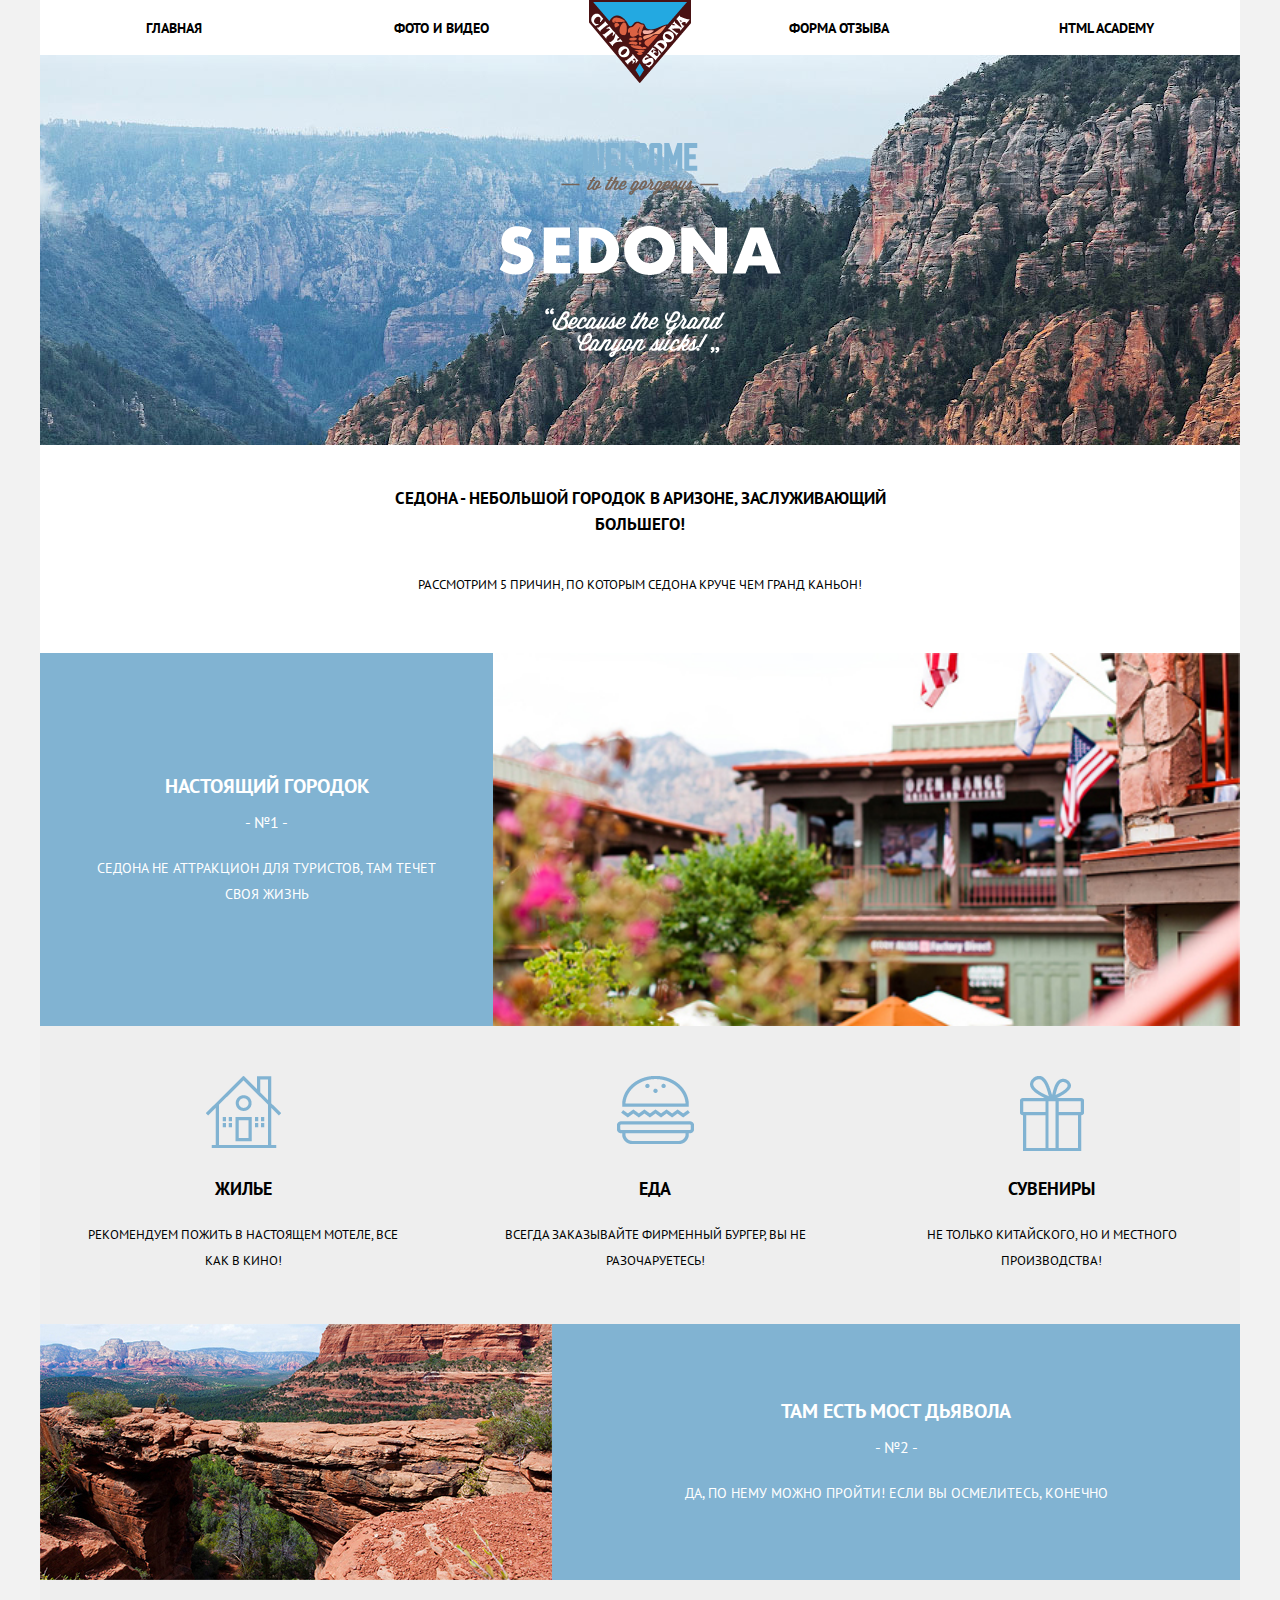
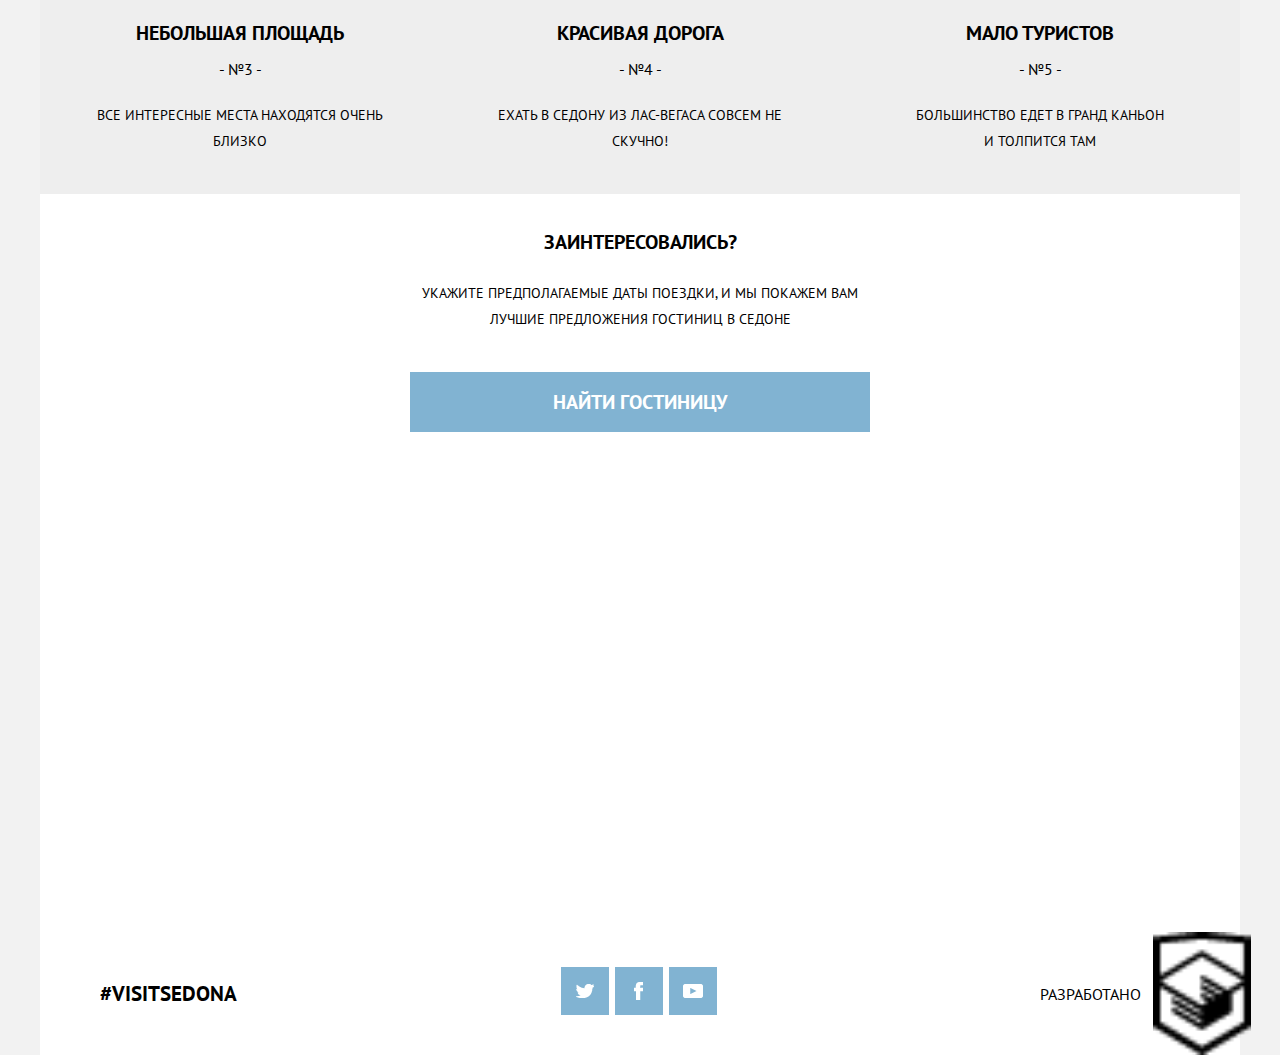
==== commit c61b73fd: "Revert "So, here we go again"" ====
--- a/index.html
+++ b/index.html
@@ -1,98 +1,150 @@
 <!DOCTYPE html>
 <html>
 <head>
-	<title>Sedona</title>
-	<link rel="stylesheet" type="text/css" href="css/stylus.css">
+	<title>Sedona mobile</title>
 	<meta charset="utf-8">
+	<link rel="stylesheet" type="text/css" href="css/stylus.css" />
 </head>
 <body>
-	<header class="main-header">
-		<nav class="main-header__nav">
-			<ul class="main-header__nav-list site-nav">
-				<li class="site-nav__item"><a href="#" class="site-nav__link"><span>Главная</span></a></li>
-				<li class="site-nav__item"><a href="#" class="site-nav__link"><span>Фото и видео</span></a></li>
-				<li class="site-nav__item"><a href="#" class="site-nav__link"><span>Форма отзыва</span></a></li>
-				<li class="site-nav__item"><a href="#" class="site-nav__link"><span>HTML ACADEMY</span></a></li>
-			</ul>
-			<img class="main-header__nav-logo" src="images/logotype-mobile.svg" alt="Sedona">
-			<button class="main-header__nav-open"></button>
-		</nav>
-		<div class="main-header__logo logo-wrapper">
-			<img class="logo-wrapper__text-image" src="images/header-text.svg" alt="Welcome to Sedona" width="282" height="214">
-		</div>
-	</header>
-	<main class="main">
-		<b class="main-slogan">Седона - небольшой городок в Аризоне, заслуживающий большего</b>
-		<section class="main__reasons">
-			<h3 class="main__reasons-title">Рассмотрим 5 причин, по которым Седона круче, чем гранд каньон</h3>
-			<ul class="main__reasons-list main-reasons-list">
-				<li class="main-reasons-list__item main-reasons-list__item_city">
-					<div class="main-reasons-list__item_city-wrapper">
-						<h4 class="main-reasons-list__headline">Настоящий городок</h4>
-						<span class="main-reasons-list__number">- №1 -</span>
-						<p class="main-reasons-list__text">Седона не аттракцион для туристов, там течет своя жизнь</p>
-					</div>
-					<img class="main-reasons-list__item_city-img" src="images/photo-city.jpg">
-				</li>
-				<li class="main-reasons-list__item aside-list-wrapper">
-					<ul class="aside-reasons-list">
-						<li class="aside-reasons-list__item">
-							<h5 class="aside-reasons-list__headline">Жилье</h5>
-							<p class="aside-reasons-list__text">Рекомендуем пожить в настоящем мотеле, все как в кино!</p>
+	<div class="centerer main-centerer">
+		<h1 class="visually-hidden">Седона</h1>
+		<header class="main-header">
+			<div class="main-header__top">
+				<nav class="main-nav">
+					<ul class=" main-nav__list site-list">
+						<li class="site-list__item">
+							<a class="site-list__link" href="#">Главная</a>
+							<button class="site-list__close"></button>
 						</li>
-						<li class="aside-reasons-list__item">
-							<h5 class="aside-reasons-list__headline">Еда</h5>
-							<p class="aside-reasons-list__text">Всегда заказывайте фирменный бургер, вы не разочаруетесь!</p>
+						<li class="site-list__item">
+							<a class="site-list__link" href="#">Фото и видео</a>
 						</li>
-						<li class="aside-reasons-list__item">
-							<h5 class="aside-reasons-list__headline">Сувениры</h5>
-							<p class="aside-reasons-list__text">Не только китайского, но и местного производства!</p>
+						<li class="site-list__item">
+							<a class="site-list__link" href="#">Форма отзыва</a>
+						</li>
+						<li class="site-list__item">
+							<a class="site-list__link" href="#">Html Academy</a>
 						</li>
 					</ul>
+				</nav>
+				<img  class="main-header__logo-image" src="images/logotype-mobile.svg" alt="Sedona">
+				<button class="main-nav__toggle" type="button">
+					<img src="images/icon-menu.svg">
+					<span class="visually-hidden">Открыть меню</span>
+				</button>
+			</div>
+			<div class="main-header__bottom">
+				<img class="main-header__welcome-text" src="images/header-text.svg" alt="Welcome to the Sedona">
+			</div>
+		</header>
+		<main class="main">
+			<h2 class="visually-hidden">Седона - лучшее место в мире</h2>
+			<b class="main__slogan">Седона - небольшой городок в аризоне, заслуживающий большего!</b>
+			<section class="reasons">
+				<h3 class="reasons__title">Рассмотрим 5 причин, по которым седона круче чем гранд каньон!</h3>
+				<ul class="reasons__list-main main-list">
+					<li class="main-list__item reason-1">
+						<div class="main-list__text-wrapper">
+							<h4 class="main-list__title">Настоящий городок</h4>
+							<span class="main-list__number">- №1 -</span>
+							<p class="main-list__text">
+								Седона не аттракцион для туристов, там течет своя жизнь
+							</p>
+						</div>
+						<img src="images/photo-city1x.jpg" alt="Главная улица">
+					</li>
+					<li class="main-list__item reason-2">
+						<div class="main-list__text-wrapper">
+							<h4 class="main-list__title">Там есть мост дьявола</h4>
+							<span class="main-list__number">- №2 -</span>
+							<p class="main-list__text">
+								Да, по нему можно пройти! Если вы осмелитесь, конечно
+							</p>
+						</div>
+						<img src="images/photo-bridge1x.jpg" alt="Главная улица">
+					</li>
+					<li class="main-list__item reason-3">
+						<div class="main-list__text-wrapper">
+							<h4 class="main-list__title">Небольшая площадь</h4>
+							<span class="main-list__number">- №3 -</span>
+							<p class="main-list__text">
+								Все интересные места находятся очень близко
+							</p>
+						</div>
+					</li>
+					<li class="main-list__item reason-4">
+						<div class="main-list__text-wrapper">
+							<h4 class="main-list__title">Красивая дорога</h4>
+							<span class="main-list__number">- №4 -</span>
+							<p class="main-list__text">
+								Ехать в Седону из Лас-вегаса совсем не скучно!
+							</p>
+						</div>
+					</li>
+					<li class="main-list__item reason-5">
+						<div class="main-list__text-wrapper">
+							<h4 class="main-list__title">Мало туристов</h4>
+							<span class="main-list__number">- №5 -</span>
+							<p class="main-list__text">
+								Большинство едет в Гранд каньон <br> и толпится там
+							</p>
+						</div>
+					</li>
+					<li class="main-list__item aside-list-wrapper">
+						<ul class="reasons__list-aside aside-list">
+							<li class="aside-list__item">
+								<h4 class="aside-list__title">Жилье</h4>
+								<p class="aside-list__text">
+									Рекомендуем пожить в настоящем мотеле, все как в кино!
+								</p>
+							</li>
+							<li class="aside-list__item">
+								<h4 class="aside-list__title">Сувениры</h4>
+								<p class="aside-list__text">
+									Не только китайского, но и местного производства!
+								</p>
+							</li>
+							<li class="aside-list__item">
+								<h4 class="aside-list__title">Еда</h4>
+								<p class="aside-list__text">
+									Всегда заказывайте фирменный бургер, вы не разочаруетесь!
+								</p>
+							</li>
+						</ul>
+					</li>
+				</ul>
+			</section>
+			<section class="hotel-search">
+				<div class="hotel-search__wrapper centerer">
+					<h2 class="visually-hidden">Поиск гостиницы</h2>
+					<b class="hotel-search__title">Заинтересовались?</b>
+					<p class="hotel-search__text">
+						Укажите предполагаемые даты поездки, и мы покажем вам лучшие предложения гостиниц в седоне
+					</p>
+					<a class="hotel-search__link" href="#"><span>Найти гостиницу</span></a>
+				</div>
+				<iframe class="hotel-search__map" src="https://www.google.com/maps/embed?pb=!1m18!1m12!1m3!1d834767.6503464434!2d-111.99996484747501!3d35.18625958293373!2m3!1f0!2f0!3f0!3m2!1i1024!2i768!4f13.1!3m3!1m2!1s0x872da132f942b00d%3A0x5548c523fa6c8efd!2z0KHQtdC00L7QvdCwLCDQkNGA0LjQt9C-0L3QsCA4NjMzNiwg0KHQqNCQ!5e0!3m2!1sru!2sru!4v1591727912145!5m2!1sru!2sru" width="600" height="450" frameborder="0" style="border:0;" allowfullscreen="" aria-hidden="false" tabindex="0"></iframe>
+			</section>
+		</main>
+		<footer class="main-footer">
+			<b class="main-footer__slogan">#visitsedona</b>
+			<ul class="main-footer__list sn-list">
+				<li class="sn-list__item">
+					<a href="#"><img src="images/icon-twitter.svg" alt="Twitter"></a>
 				</li>
-				<li class="main-reasons-list__item main-reasons-list__item_bridge">
-					<h4 class="main-reasons-list__headline">Там есть мост дьявола</h4>
-					<span class="main-reasons-list__number">- №2 -</span>
-					<p class="main-reasons-list__text">Да, по нему можно пройти! Если вы осмелитесь, конечно</p>
+				<li class="sn-list__item">
+					<a href="#"><img src="images/icon-facebook.svg" alt="Facebook"></a>
 				</li>
-				<li class="main-reasons-list__item">
-					<h4 class="main-reasons-list__headline">Небольшая площадь</h4>
-					<span class="main-reasons-list__number">- №3 -</span>
-					<p class="main-reasons-list__text">Все интересные места находятся очень близко</p>
-				</li>
-				<li class="main-reasons-list__item">
-					<h4 class="main-reasons-list__headline">Красивая дорога</h4>
-					<span class="main-reasons-list__number">- №4 -</span>
-					<p class="main-reasons-list__text">Ехатоь в Седону из Лас-Вегаса совсем не скучно!</p>
-				</li>
-				<li class="main-reasons-list__item">
-					<h4 class="main-reasons-list__headline">Мало туристов</h4>
-					<span class="main-reasons-list__number">- №5 -</span>
-					<p class="main-reasons-list__text">Большинство едет в Гранд каньон и толпится там</p>
+				<li class="sn-list__item">
+					<a href="#"><img src="images/icon-youtube.svg" alt="Youtube"></a>
 				</li>
 			</ul>
-		</section>
-		<section class="hotel-search">
-			<h3 class="hotel-search__headline">Заинтересовались?</h3>
-			<p class="hotel-search__text"></p>
-			<button class="hotel-search__search-button"></button>
-		</section>
-	</main>
-	<footer class="main-footer">
-		<b class="main-footer__tag">#VISITSEDONA</b>
-		<ul class="main-footer__group-list footer-group-list">
-			<li class="footer-group-list__item">
-				<img src="images/icon-twitter.svg" alt="Twitter">
-			</li>
-			<li class="footer-group-list__item">
-				<img src="images/icon-facebook.svg" alt="Facebook">
-			</li>
-			<li class="footer-group-list__item">
-				<img src="images/icon-youtube.svg" alt="Youtube">
-			</li>
-		</ul>
-		<span class="main-footer__dev">Разработано</span>
-	</footer>
+			<p class="main-footer__add">
+				<span>Разработано</span>
+				<img src="images/htmlacademy.svg" alt="Html Academy">
+			</p>
+		</footer>
+	</div>
 	<script src="js/scripts.js"></script>
 </body>
 </html>--- a/css/stylus.css
+++ b/css/stylus.css
@@ -24,204 +24,528 @@
   clip: rect(0 0 0 0);
   overflow: hidden;
 }
+.centerer {
+  margin-right: auto;
+  margin-left: auto;
+}
 body {
-  margin: 0;
-  padding: 0;
-}
-.main-header__nav {
+  width: 100%;
+  height: 100%;
+  margin: 0;
+  padding: 0;
+  font-family: "Pt-sans", Gilroy, Arial;
+  font-weight: 400;
+  font-size: 16px;
+  line-height: 26px;
+  background-color: #f2f2f2;
+}
+.main-centerer {
+  max-width: 1200px;
+  background-color: #fff;
+}
+.main-header__top {
   position: relative;
-  padding-bottom: 55px;
-}
-@media (min-width: 780px) {
-  .main-header__nav {
-    padding-bottom: 0;
-  }
-}
-.site-nav {
+}
+.main-nav__list {
   display: flex;
   flex-direction: column;
-  margin: 0;
-  padding: 0;
-  font-family: "Pt-sans", Arial, sans-serif;
-  font-weight: 700;
+  width: 100%;
+  margin: 0;
+  padding: 0;
+}
+.site-list__item {
+  display: flex;
+  width: 100%;
+  min-height: 55px;
+  list-style-type: none;
+  background-color: #81b3d2;
+  border-bottom: 1px solid #678fa8;
+  border-top: 1px solid #9ac2db;
+}
+.site-list__item .site-list__link {
+  margin: auto;
   font-size: 18px;
   line-height: 40px;
-}
-@media (min-width: 780px) {
-  .site-nav {
+  font-weight: 700;
+  color: #fff;
+  text-decoration: none;
+  text-transform: uppercase;
+}
+.site-list__close {
+  position: absolute;
+  top: 16px;
+  right: 20px;
+  width: 30px;
+  height: 30px;
+  padding: 0;
+  background-color: inherit;
+  border: 0;
+}
+.site-list__close::after,
+.site-list__close::before {
+  content: "";
+  position: absolute;
+  top: 10px;
+  left: -2px;
+  width: 30px;
+  height: 5px;
+  background-color: #fff;
+}
+.site-list__close::after {
+  transform: rotate(45deg);
+}
+.site-list__close::before {
+  transform: rotate(-45deg);
+}
+.main-header__logo-image {
+  position: absolute;
+  bottom: -28px;
+  left: 0;
+  right: 0;
+  z-index: 1;
+  display: block;
+  width: 102px;
+  height: 83px;
+  margin-right: auto;
+  margin-left: auto;
+}
+.main-nav__toggle {
+  display: block;
+  min-height: 55px;
+  margin-left: auto;
+  margin-right: 20px;
+  padding: 0;
+  font: inherit;
+  background-color: inherit;
+  border: 0;
+}
+.main-nav__toggle img {
+  display: block;
+}
+.main-header__bottom {
+  position: relative;
+  display: flex;
+  height: 390px;
+  background-image: url("../images/back-desktop.jpg");
+  background-repeat: no-repeat;
+  background-position: center;
+  background-size: cover;
+}
+.main-header__bottom .main-header__welcome-text {
+  margin: auto;
+}
+.main {
+  margin-top: 40px;
+}
+.main__slogan {
+  display: block;
+  width: 270px;
+  margin-left: auto;
+  margin-right: auto;
+  font-weight: 700;
+  font-size: 17px;
+  text-transform: uppercase;
+  text-align: center;
+}
+.reasons__title {
+  display: block;
+  width: 280px;
+  margin-right: auto;
+  margin-left: auto;
+  margin-top: 35px;
+  font: inherit;
+  font-size: 13px;
+  text-transform: uppercase;
+  text-align: center;
+}
+.reasons__list-main {
+  position: relative;
+  display: flex;
+  flex-direction: column;
+  margin: 0;
+  padding: 0;
+  margin-top: 55px;
+  background-color: #eee;
+}
+.main-list__item {
+  display: flex;
+  flex-direction: column;
+  list-style-type: none;
+  border-bottom: 2px solid #d6d6d6;
+}
+.main-list__item .main-list__title {
+  margin: 0;
+  margin-bottom: 10px;
+  font-size: 20px;
+  font-weight: 700;
+  text-align: center;
+  text-transform: uppercase;
+}
+.main-list__item .main-list__number {
+  display: block;
+  text-align: center;
+}
+.main-list__item .main-list__text {
+  display: block;
+  margin: 0;
+  margin-top: 20px;
+  font-size: 14px;
+  text-align: center;
+  text-transform: uppercase;
+}
+.main-list__text-wrapper {
+  padding-top: 40px;
+  padding-bottom: 40px;
+  padding-right: 40px;
+  padding-left: 40px;
+}
+.main-list__item:nth-child(3) {
+  order: 4;
+}
+.main-list__item:nth-child(4) {
+  order: 5;
+}
+.main-list__item:nth-child(5) {
+  order: 6;
+}
+.main-list__item:nth-child(6) {
+  order: 2;
+}
+.reason-1 {
+  order: 1;
+  flex-direction: column;
+  padding-bottom: 0;
+  color: #fff;
+  background-color: #81b3d2 !important;
+  border: 0;
+}
+.reason-2 {
+  order: 3;
+  flex-direction: column;
+  padding-bottom: 0;
+  color: #fff;
+  background-color: #81b3d2 !important;
+  border: 0;
+}
+.reason-2 img {
+  width: 100%;
+}
+.main-list__item:nth-child(5) {
+  border: 0;
+}
+.aside-list-wrapper {
+  padding-top: 0;
+}
+.aside-list {
+  margin: 0;
+  padding: 0;
+}
+.aside-list__item {
+  position: relative;
+  margin-top: 30px;
+  padding-left: 70px;
+  padding-right: 40px;
+  list-style-type: none;
+}
+.aside-list__item .aside-list__title {
+  display: inline-block;
+  margin: 0;
+  margin-bottom: 20px;
+  font-size: 18px;
+  font-weight: 700;
+  text-transform: uppercase;
+}
+.aside-list__item .aside-list__text {
+  margin: 0;
+  font-size: 13px;
+  text-transform: uppercase;
+}
+.aside-list__item:nth-child(1)::after {
+  content: "";
+  position: absolute;
+  top: -10px;
+  left: 21px;
+  bottom: 0;
+  right: 0;
+  width: 40px;
+  height: 39px;
+  background-image: url("../images/icon-house.svg");
+  background-repeat: no-repeat;
+  background-size: cover;
+}
+.aside-list__item:nth-child(2)::after {
+  content: "";
+  position: absolute;
+  top: -10px;
+  left: 23px;
+  bottom: 0;
+  right: 0;
+  width: 35px;
+  height: 41px;
+  background-image: url("../images/icon-gift.svg");
+  background-repeat: no-repeat;
+  background-size: cover;
+}
+.aside-list__item:nth-child(3)::after {
+  content: "";
+  position: absolute;
+  top: -10px;
+  left: 20px;
+  bottom: 0;
+  right: 0;
+  width: 42px;
+  height: 37px;
+  background-image: url("../images/icon-burger.svg");
+  background-repeat: no-repeat;
+  background-size: cover;
+}
+.hotel-search {
+  padding-top: 35px;
+}
+.hotel-search__wrapper {
+  min-width: 280px;
+  max-width: 460px;
+  padding-left: 20px;
+  padding-right: 20px;
+}
+.hotel-search__title {
+  display: block;
+  font-size: 20px;
+  text-transform: uppercase;
+  text-align: center;
+}
+.hotel-search__text {
+  margin-top: 25px;
+  margin-bottom: 40px;
+  margin-right: auto;
+  margin-left: auto;
+  text-transform: uppercase;
+  text-align: center;
+  font-size: 14px;
+}
+.hotel-search__link {
+  display: flex;
+  height: 60px;
+  margin-right: auto;
+  margin-left: auto;
+  margin-bottom: 50px;
+  box-sizing: border-box;
+  color: #fff;
+  font-size: 20px;
+  font-weight: 700;
+  text-decoration: none;
+  text-transform: uppercase;
+  background-color: #81b3d2;
+}
+.hotel-search__link span {
+  margin: auto;
+}
+.hotel-search__map {
+  display: block;
+  width: 100%;
+}
+.main-footer {
+  display: flex;
+  flex-direction: column;
+}
+.main-footer__slogan {
+  display: block;
+  margin-top: 35px;
+  text-align: center;
+  text-transform: uppercase;
+  font-size: 21px;
+  font-weight: 700;
+}
+.main-footer__list {
+  display: flex;
+  margin-right: auto;
+  margin-left: auto;
+  margin-top: 35px;
+  margin-bottom: 40px;
+  padding: 0;
+}
+.sn-list__item {
+  width: 48px;
+  height: 48px;
+  background-color: #81b3d2;
+  list-style-type: none;
+}
+.sn-list__item a {
+  display: flex;
+  width: 100%;
+  height: 100%;
+}
+.sn-list__item a img {
+  display: block;
+  margin: auto;
+}
+.sn-list__item:nth-child(1) {
+  margin-left: auto;
+}
+.sn-list__item:nth-child(2) {
+  margin-right: 6px;
+  margin-left: 6px;
+}
+.sn-list__item:nth-child(3) {
+  margin-right: auto;
+}
+.main-footer__add {
+  display: flex;
+  margin: 0;
+  margin-bottom: 23px;
+}
+.main-footer__add span {
+  margin-left: auto;
+  margin-right: 12px;
+  text-transform: uppercase;
+}
+.main-footer__add img {
+  display: inline-block;
+  margin-right: auto;
+}
+@media (min-width: 770px) {
+  .main-nav__list {
     flex-direction: row;
-    margin-bottom: 0;
+  }
+  .site-list__item {
+    background-color: inherit;
+    border: 0;
+  }
+  .site-list__item .site-list__link {
     font-size: 14px;
     line-height: 26px;
-  }
-}
-.site-nav__item {
-  min-height: 55px;
-  flex-basis: 0;
-  flex-grow: 1;
-  background-color: #81b3d2;
-  border-top: 1px solid #9ac2db;
-  border-bottom: 1px solid #678fa8;
-  list-style-type: none;
-}
-@media (min-width: 780px) {
-  .site-nav__item {
-    background-color: inherit;
+    color: #000;
+  }
+  .site-list__close {
+    position: absolute;
+    width: 1px;
+    height: 1px;
+    margin: -1px;
     border: 0;
-  }
-  .site-nav__item:nth-child(2) {
-    margin-right: 50px;
-  }
-  .site-nav__item:nth-child(3) {
-    margin-left: 50px;
-  }
-}
-.site-nav__link {
-  display: flex;
-  height: 100%;
-  text-decoration: none;
-  text-transform: uppercase;
-  text-align: center;
-  color: #fff;
-}
-.site-nav__link span {
-  margin: auto;
-}
-@media (min-width: 780px) {
-  .site-nav__link {
-    color: #000;
-  }
-}
-.main-header__nav-logo {
-  position: absolute;
-  left: calc(50% - 51px);
-}
-@media (min-width: 780px) {
-  .main-header__nav-logo {
-    top: 0;
-  }
-}
-.main-header__nav-open {
-  position: absolute;
-  left: auto;
-  right: 20px;
-  bottom: 17px;
-  width: 23px;
-  height: 21px;
-  background-image: url("../images/icon-menu.svg");
-  background-color: inherit;
-  background-size: cover;
-  border: 0;
-}
-@media (min-width: 780px) {
-  .main-header__nav-open {
-    display: none;
-  }
-}
-.main-header__logo {
-  height: 390px;
-}
-@media (min-width: 780px) {
-  .main-header__logo {
-    height: 520px;
-  }
-}
-.logo-wrapper {
-  display: flex;
-  background: url("../images/intro-triangle.svg") 50% 100% no-repeat, url("../images/back-desktop.jpg") 50% -40px no-repeat;
-}
-@media (min-width: 780px) {
-  .logo-wrapper {
-    background: url("../images/intro-triangle.svg") 50% 100% no-repeat, url("../images/back-desktop.jpg") 50% no-repeat;
-  }
-}
-.logo-wrapper__text-image {
-  margin: auto;
-  width: 282px;
-  height: 214px;
-}
-@media (min-width: 780px) {
-  .logo-wrapper__text-image {
-    width: 460px;
-    height: 350px;
-  }
-}
-.main {
-  padding-top: 50px;
-}
-.main-slogan {
-  display: block;
-  max-width: 490px;
-  margin: 0 auto;
-  font-family: "Pt-sans", Arial, sans-serif;
-  font-weight: 700;
-  font-size: 18px;
-  line-height: 28px;
-  text-transform: uppercase;
-  text-align: center;
-}
-.main__reasons {
-  display: flex;
-  flex-direction: column;
-  margin-top: 35px;
-}
-.main__reasons-title {
-  display: block;
-  max-width: 490px;
-  margin-top: 0;
-  margin-right: auto;
-  margin-left: auto;
-  margin-bottom: 45px;
-  font-family: "Pt-sans", Arial, sans-serif;
-  font-weight: 400;
-  font-size: 14px;
-  line-height: 24px;
-  text-transform: uppercase;
-  text-align: center;
-}
-.main__reasons-list {
-  margin: 0;
-  padding: 0;
-}
-.main-reasons-list__item {
-  display: flex;
-  flex-direction: column;
-  padding-top: 50px;
-  padding-bottom: 50px;
-  list-style-type: none;
-}
-.main-reasons-list__item .main-reasons-list__headline {
-  margin: 0;
-  font-family: "Pt-sans", Arial, sans-serif;
-  font-weight: 700;
-  font-size: 17px;
-  line-height: 27px;
-  text-transform: uppercase;
-  text-align: center;
-}
-.main-reasons-list__item_city {
-  padding: 0;
-  background-color: #81b3d2;
-}
-@media (min-width: 780px) {
-  .main-reasons-list__item_city {
+    padding: 0;
+    white-space: nowrap;
+    clip-path: inset(100%);
+    clip: rect(0 0 0 0);
+    overflow: hidden;
+  }
+  .site-list__item:nth-child(2) {
+    margin-right: 130px;
+  }
+  .main-nav__toggle {
+    position: absolute;
+    width: 1px;
+    height: 1px;
+    margin: -1px;
+    border: 0;
+    padding: 0;
+    white-space: nowrap;
+    clip-path: inset(100%);
+    clip: rect(0 0 0 0);
+    overflow: hidden;
+  }
+  .main__slogan {
+    width: 500px;
+  }
+  .reasons__title {
+    width: 500px;
+  }
+  .reasons__list-main {
     flex-direction: row;
-  }
-}
-.main-reasons-list__item_city-img {
-  width: 100%;
-}
-@media (min-width: 780px) {
-  .main-reasons-list__item_city-img {
-    width: 66%;
-  }
-}
-.main-reasons-list__item_city-wrapper {
-  padding-top: 50px;
-  padding-bottom: 50px;
-}
-@media (min-width: 780px) {
-  .main-reasons-list__item_city-wrapper {
-    width: 34%;
-  }
-}
+    flex-wrap: wrap;
+  }
+  .main-list__item {
+    flex-grow: 1;
+    border: 0;
+  }
+  .reason-1 {
+    flex-direction: row;
+    width: 100%;
+  }
+  .reason-1 .main-list__text-wrapper {
+    flex-grow: 1;
+    margin: auto;
+    width: calc(100% / 3);
+  }
+  .reason-1 img {
+    width: calc(100% / 1.5);
+    flex-grow: 2;
+  }
+  .reason-2 {
+    display: flex;
+    flex-direction: row;
+    width: 100%;
+  }
+  .reason-2 .main-list__text-wrapper {
+    order: 2;
+    flex-grow: 1;
+    margin: auto;
+    width: calc(100%);
+  }
+  .reason-2 img {
+    order: 1;
+    width: auto;
+    flex-grow: 2;
+  }
+  .reason-3,
+  .reason-4,
+  .reason-5 {
+    width: calc(100% / 3);
+  }
+  .aside-list {
+    display: flex;
+  }
+  .aside-list__item {
+    flex-grow: 1;
+    padding: 0;
+    margin-top: 60px;
+    padding-top: 90px;
+    margin-left: 40px;
+    margin-right: 40px;
+    margin-bottom: 50px;
+    text-align: center;
+  }
+  .aside-list__item::after {
+    margin-right: auto;
+    margin-left: auto;
+  }
+  .aside-list__item:nth-child(1) {
+    order: 1;
+  }
+  .aside-list__item:nth-child(2) {
+    order: 3;
+  }
+  .aside-list__item:nth-child(3) {
+    order: 2;
+  }
+  .aside-list__item:nth-child(1)::after {
+    left: 0;
+    width: 75px;
+    height: 72px;
+  }
+  .aside-list__item:nth-child(2)::after {
+    left: 0;
+    width: 64px;
+    height: 75px;
+  }
+  .aside-list__item:nth-child(3)::after {
+    left: 0;
+    width: 77px;
+    height: 68px;
+  }
+  .main-footer {
+    flex-direction: row;
+    padding-left: 60px;
+    padding-right: 60px;
+  }
+  .main-footer__slogan {
+    margin-bottom: auto;
+    margin-top: auto;
+  }
+  .main-footer__add {
+    margin-bottom: 0;
+  }
+  .main-footer__add span {
+    margin-bottom: auto;
+    margin-top: auto;
+  }
+}
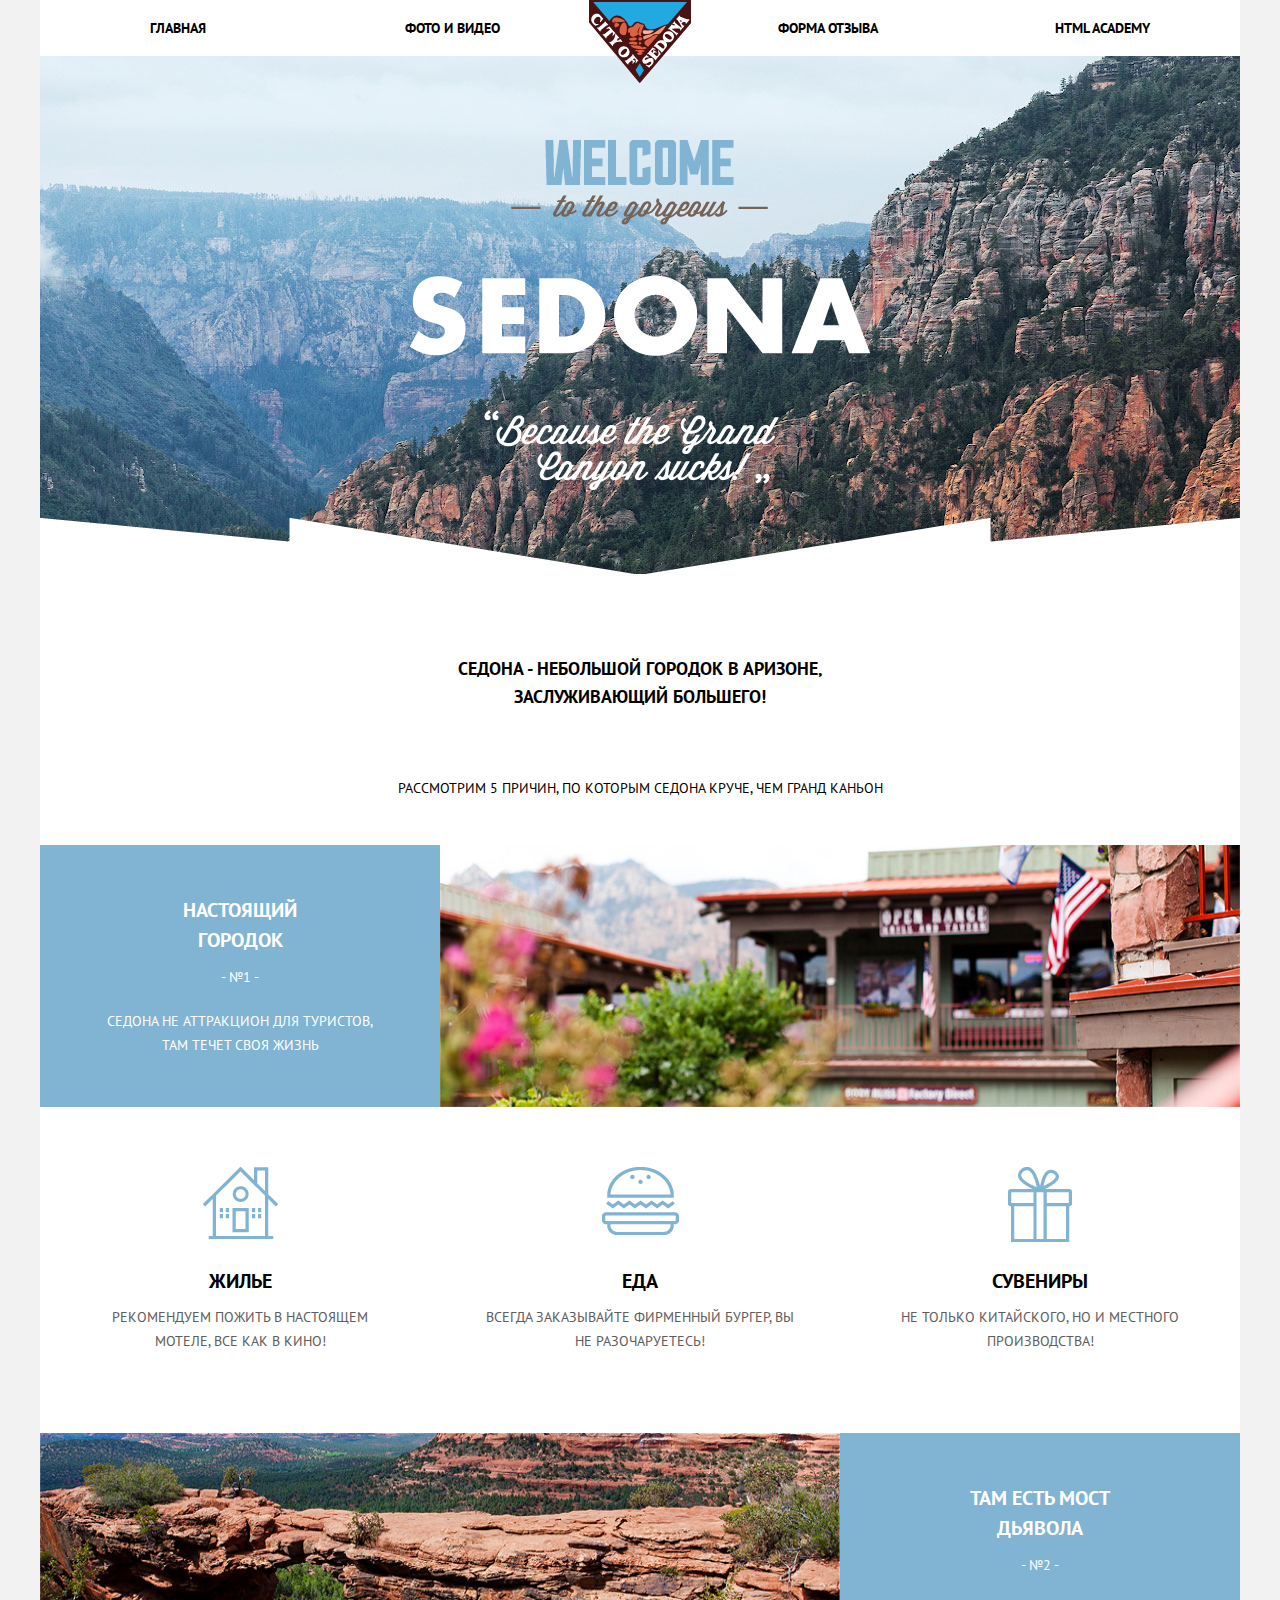
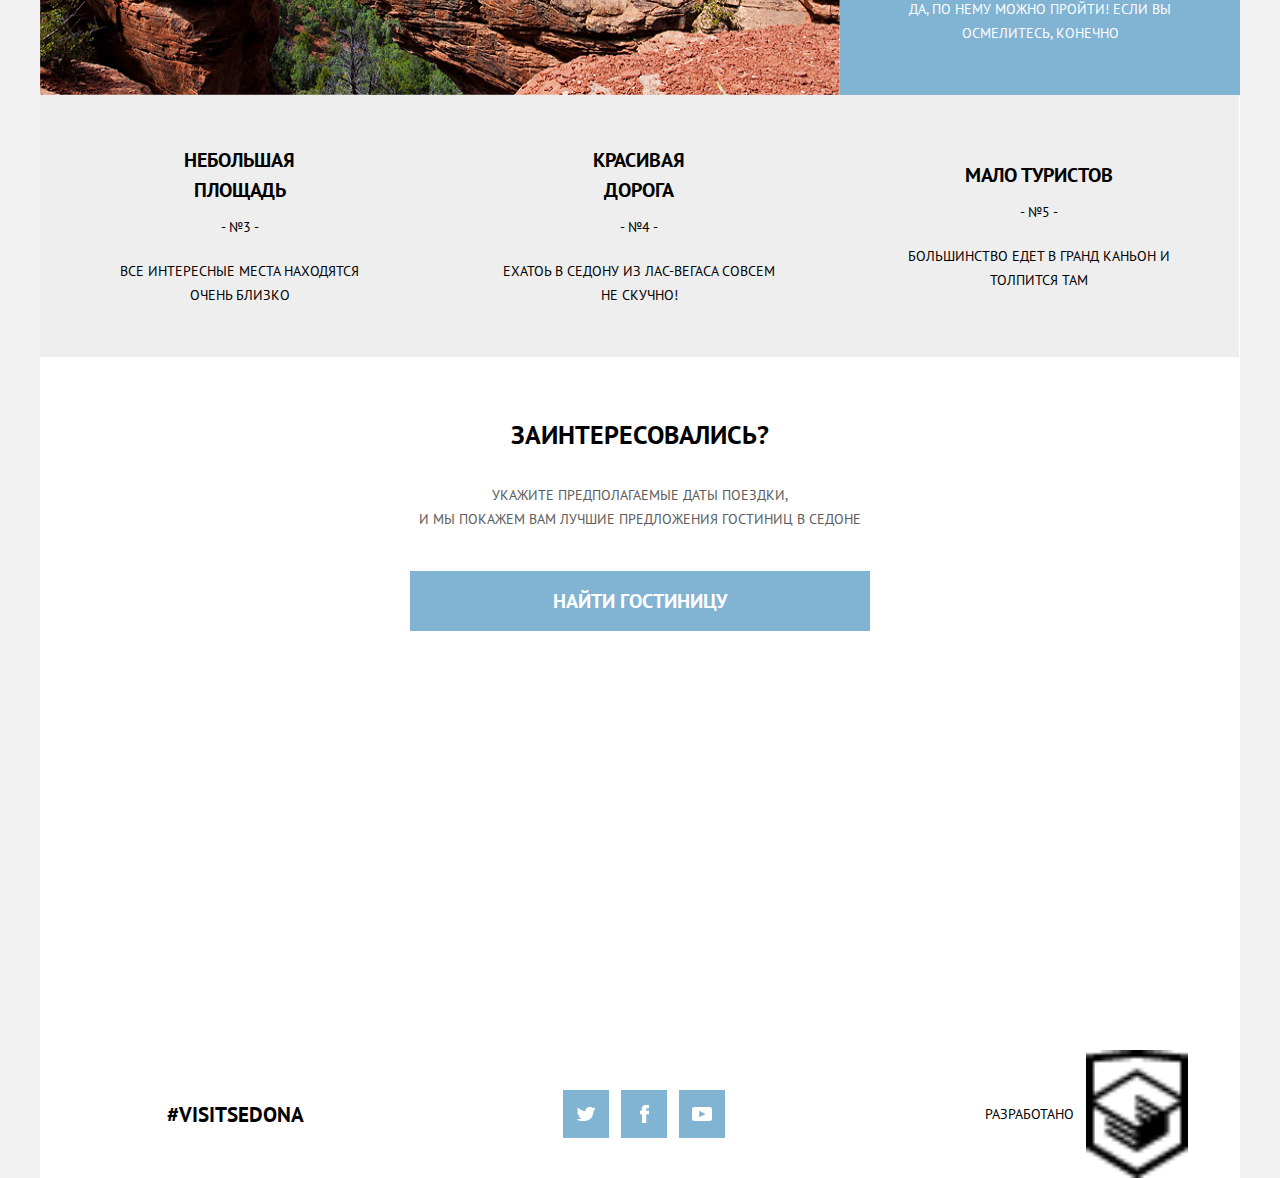
==== commit 405fd69f: "Revert "Revert "tak-blet""" ====
--- a/index.html
+++ b/index.html
@@ -1,150 +1,113 @@
 <!DOCTYPE html>
 <html>
 <head>
-	<title>Sedona mobile</title>
+	<title>Sedona</title>
+	<link rel="stylesheet" type="text/css" href="css/stylus.css">
 	<meta charset="utf-8">
-	<link rel="stylesheet" type="text/css" href="css/stylus.css" />
 </head>
 <body>
-	<div class="centerer main-centerer">
-		<h1 class="visually-hidden">Седона</h1>
+	<div class="main-container">
 		<header class="main-header">
-			<div class="main-header__top">
-				<nav class="main-nav">
-					<ul class=" main-nav__list site-list">
-						<li class="site-list__item">
-							<a class="site-list__link" href="#">Главная</a>
-							<button class="site-list__close"></button>
-						</li>
-						<li class="site-list__item">
-							<a class="site-list__link" href="#">Фото и видео</a>
-						</li>
-						<li class="site-list__item">
-							<a class="site-list__link" href="#">Форма отзыва</a>
-						</li>
-						<li class="site-list__item">
-							<a class="site-list__link" href="#">Html Academy</a>
-						</li>
-					</ul>
-				</nav>
-				<img  class="main-header__logo-image" src="images/logotype-mobile.svg" alt="Sedona">
-				<button class="main-nav__toggle" type="button">
-					<img src="images/icon-menu.svg">
-					<span class="visually-hidden">Открыть меню</span>
-				</button>
-			</div>
-			<div class="main-header__bottom">
-				<img class="main-header__welcome-text" src="images/header-text.svg" alt="Welcome to the Sedona">
+			<nav class="main-header__nav">
+				<ul class="main-header__nav-list site-nav">
+					<li class="site-nav__item"><a href="#" class="site-nav__link"><span>Главная</span></a></li>
+					<li class="site-nav__item"><a href="#" class="site-nav__link"><span>Фото и видео</span></a></li>
+					<li class="site-nav__item"><a href="#" class="site-nav__link"><span>Форма отзыва</span></a></li>
+					<li class="site-nav__item"><a href="#" class="site-nav__link"><span>HTML ACADEMY</span></a></li>
+				</ul>
+				<img class="main-header__nav-logo" src="images/logotype-mobile.svg" alt="Sedona">
+				<button class="main-header__nav-open"></button>
+			</nav>
+			<div class="main-header__logo logo-wrapper">
+				<img class="logo-wrapper__text-image" src="images/header-text.svg" alt="Welcome to Sedona" width="282" height="214">
 			</div>
 		</header>
 		<main class="main">
-			<h2 class="visually-hidden">Седона - лучшее место в мире</h2>
-			<b class="main__slogan">Седона - небольшой городок в аризоне, заслуживающий большего!</b>
-			<section class="reasons">
-				<h3 class="reasons__title">Рассмотрим 5 причин, по которым седона круче чем гранд каньон!</h3>
-				<ul class="reasons__list-main main-list">
-					<li class="main-list__item reason-1">
-						<div class="main-list__text-wrapper">
-							<h4 class="main-list__title">Настоящий городок</h4>
-							<span class="main-list__number">- №1 -</span>
-							<p class="main-list__text">
-								Седона не аттракцион для туристов, там течет своя жизнь
-							</p>
+			<b class="main-slogan">Седона - небольшой городок в Аризоне, заслуживающий большего!</b>
+			<section class="main__reasons">
+				<h3 class="main__reasons-title">Рассмотрим 5 причин, по которым Седона круче, чем гранд каньон</h3>
+				<ul class="main__reasons-list main-reasons-list">
+					<li class="main-reasons-list__item main-reasons-list__item_city">
+						<div class="main-reasons-list__item-wrapper main-reasons-list__item_city-wrapper">
+							<h4 class="main-reasons-list__headline">Настоящий городок</h4>
+							<span class="main-reasons-list__number">- №1 -</span>
+							<p class="main-reasons-list__text">Седона не аттракцион для туристов, там течет своя жизнь</p>
 						</div>
-						<img src="images/photo-city1x.jpg" alt="Главная улица">
+						<img class="main-reasons-list__item_city-img" src="images/photo-city.jpg">
 					</li>
-					<li class="main-list__item reason-2">
-						<div class="main-list__text-wrapper">
-							<h4 class="main-list__title">Там есть мост дьявола</h4>
-							<span class="main-list__number">- №2 -</span>
-							<p class="main-list__text">
-								Да, по нему можно пройти! Если вы осмелитесь, конечно
-							</p>
+					<li class="main-reasons-list__item aside-list-wrapper">
+						<ul class="aside-list-wrapper_list aside-reasons-list">
+							<li class="aside-reasons-list__item f-a-r">
+								<h5 class="aside-reasons-list__headline">Жилье</h5>
+								<p class="aside-reasons-list__text">Рекомендуем пожить в настоящем мотеле, все как в кино!</p>
+							</li>
+							<li class="aside-reasons-list__item s-a-r">
+								<h5 class="aside-reasons-list__headline">Сувениры</h5>
+								<p class="aside-reasons-list__text">Не только китайского, но и местного производства!</p>
+							</li>
+							<li class="aside-reasons-list__item t-a-r">
+								<h5 class="aside-reasons-list__headline">Еда</h5>
+								<p class="aside-reasons-list__text">Всегда заказывайте фирменный бургер, вы не разочаруетесь!</p>
+							</li>
+						</ul>
+					</li>
+					<li class="main-reasons-list__item main-reasons-list__item_bridge">
+						<div class="main-reasons-list__item-wrapper main-reasons-list__item_bridge-wrapper">
+							<h4 class="main-reasons-list__headline">Там есть мост дьявола</h4>
+							<span class="main-reasons-list__number">- №2 -</span>
+							<p class="main-reasons-list__text">Да, по нему можно пройти! Если вы осмелитесь, конечно</p>
 						</div>
-						<img src="images/photo-bridge1x.jpg" alt="Главная улица">
+						<img src="images/photo-bridge.jpg" alt="" class="main-reasons-list__item_bridge-img">
 					</li>
-					<li class="main-list__item reason-3">
-						<div class="main-list__text-wrapper">
-							<h4 class="main-list__title">Небольшая площадь</h4>
-							<span class="main-list__number">- №3 -</span>
-							<p class="main-list__text">
-								Все интересные места находятся очень близко
-							</p>
+					<li class="main-reasons-list__item">
+						<div class="main-reasons-list__item-wrapper">
+							<h4 class="main-reasons-list__headline">Небольшая площадь</h4>
+							<span class="main-reasons-list__number">- №3 -</span>
+							<p class="main-reasons-list__text">Все интересные места находятся очень близко</p>
 						</div>
 					</li>
-					<li class="main-list__item reason-4">
-						<div class="main-list__text-wrapper">
-							<h4 class="main-list__title">Красивая дорога</h4>
-							<span class="main-list__number">- №4 -</span>
-							<p class="main-list__text">
-								Ехать в Седону из Лас-вегаса совсем не скучно!
-							</p>
+					<li class="main-reasons-list__item">
+						<div class="main-reasons-list__item-wrapper">
+							<h4 class="main-reasons-list__headline">Красивая дорога</h4>
+							<span class="main-reasons-list__number">- №4 -</span>
+							<p class="main-reasons-list__text">Ехатоь в Седону из Лас-Вегаса совсем не скучно!</p>
 						</div>
 					</li>
-					<li class="main-list__item reason-5">
-						<div class="main-list__text-wrapper">
-							<h4 class="main-list__title">Мало туристов</h4>
-							<span class="main-list__number">- №5 -</span>
-							<p class="main-list__text">
-								Большинство едет в Гранд каньон <br> и толпится там
-							</p>
+					<li class="main-reasons-list__item">
+						<div class="main-reasons-list__item-wrapper">
+							<h4 class="main-reasons-list__headline">Мало туристов</h4>
+							<span class="main-reasons-list__number">- №5 -</span>
+							<p class="main-reasons-list__text">Большинство едет в Гранд каньон и толпится там</p>
 						</div>
-					</li>
-					<li class="main-list__item aside-list-wrapper">
-						<ul class="reasons__list-aside aside-list">
-							<li class="aside-list__item">
-								<h4 class="aside-list__title">Жилье</h4>
-								<p class="aside-list__text">
-									Рекомендуем пожить в настоящем мотеле, все как в кино!
-								</p>
-							</li>
-							<li class="aside-list__item">
-								<h4 class="aside-list__title">Сувениры</h4>
-								<p class="aside-list__text">
-									Не только китайского, но и местного производства!
-								</p>
-							</li>
-							<li class="aside-list__item">
-								<h4 class="aside-list__title">Еда</h4>
-								<p class="aside-list__text">
-									Всегда заказывайте фирменный бургер, вы не разочаруетесь!
-								</p>
-							</li>
-						</ul>
 					</li>
 				</ul>
 			</section>
 			<section class="hotel-search">
-				<div class="hotel-search__wrapper centerer">
-					<h2 class="visually-hidden">Поиск гостиницы</h2>
-					<b class="hotel-search__title">Заинтересовались?</b>
-					<p class="hotel-search__text">
-						Укажите предполагаемые даты поездки, и мы покажем вам лучшие предложения гостиниц в седоне
-					</p>
-					<a class="hotel-search__link" href="#"><span>Найти гостиницу</span></a>
-				</div>
-				<iframe class="hotel-search__map" src="https://www.google.com/maps/embed?pb=!1m18!1m12!1m3!1d834767.6503464434!2d-111.99996484747501!3d35.18625958293373!2m3!1f0!2f0!3f0!3m2!1i1024!2i768!4f13.1!3m3!1m2!1s0x872da132f942b00d%3A0x5548c523fa6c8efd!2z0KHQtdC00L7QvdCwLCDQkNGA0LjQt9C-0L3QsCA4NjMzNiwg0KHQqNCQ!5e0!3m2!1sru!2sru!4v1591727912145!5m2!1sru!2sru" width="600" height="450" frameborder="0" style="border:0;" allowfullscreen="" aria-hidden="false" tabindex="0"></iframe>
+				<h3 class="hotel-search__headline">Заинтересовались?</h3>
+				<p class="hotel-search__text">Укажите предполагаемые даты поездки,<br> и мы покажем вам лучшие предложения гостиниц в седоне</p>
+				<button class="hotel-search__search-button">Найти гостиницу</button>
+				<iframe class="hotel-search__map" src="https://www.google.com/maps/embed?pb=!1m18!1m12!1m3!1d2368652.053209673!2d-112.50626832788157!3d34.203490607166685!2m3!1f0!2f0!3f0!3m2!1i1024!2i768!4f13.1!3m3!1m2!1s0x872da132f942b00d%3A0x5548c523fa6c8efd!2z0KHQtdC00L7QvdCwLCDQkNGA0LjQt9C-0L3QsCA4NjMzNiwg0KHQqNCQ!5e0!3m2!1sru!2sru!4v1593967319428!5m2!1sru!2sru"></iframe>
 			</section>
 		</main>
 		<footer class="main-footer">
-			<b class="main-footer__slogan">#visitsedona</b>
-			<ul class="main-footer__list sn-list">
-				<li class="sn-list__item">
-					<a href="#"><img src="images/icon-twitter.svg" alt="Twitter"></a>
+			<b class="main-footer__tag">#VISITSEDONA</b>
+			<ul class="main-footer__group-list footer-group-list">
+				<li class="footer-group-list__item">
+					<img src="images/icon-twitter.svg" alt="Twitter">
 				</li>
-				<li class="sn-list__item">
-					<a href="#"><img src="images/icon-facebook.svg" alt="Facebook"></a>
+				<li class="footer-group-list__item">
+					<img src="images/icon-facebook.svg" alt="Facebook">
 				</li>
-				<li class="sn-list__item">
-					<a href="#"><img src="images/icon-youtube.svg" alt="Youtube"></a>
+				<li class="footer-group-list__item">
+					<img src="images/icon-youtube.svg" alt="Youtube">
 				</li>
 			</ul>
-			<p class="main-footer__add">
-				<span>Разработано</span>
-				<img src="images/htmlacademy.svg" alt="Html Academy">
-			</p>
+			<a class="main-footer__dev" href="#">
+				<span>Разработано</span> 
+				<img src="images/htmlacademy.svg" alt="HTML academy">
+			</a>
 		</footer>
+		<script src="js/scripts.js"></script>
 	</div>
-	<script src="js/scripts.js"></script>
 </body>
 </html>--- a/css/stylus.css
+++ b/css/stylus.css
@@ -10,542 +10,548 @@
   src: url("../fonts/PT-sans/Pt-sans-bold.ttf");
   font-weight: 700;
 }
-.visually-hidden:not(:focus):not(:active),
-input[type="checkbox"].visually-hidden,
-input[type="radio"].visually-hidden {
+body {
+  margin: 0;
+  padding: 0;
+  background-color: #f2f2f2;
+}
+.main-container {
+  max-width: 1200px;
+  margin: 0 auto;
+  background-color: #fff;
+}
+.main-header__nav {
+  position: relative;
+  padding-bottom: 55px;
+}
+@media (min-width: 780px) {
+  .main-header__nav {
+    padding-bottom: 0;
+  }
+}
+.site-nav {
+  display: flex;
+  flex-direction: column;
+  margin: 0;
+  padding: 0;
+  font-family: "Pt-sans", Arial, sans-serif;
+  font-weight: 700;
+  font-size: 18px;
+  line-height: 40px;
+}
+@media (min-width: 780px) {
+  .site-nav {
+    flex-direction: row;
+    margin-bottom: 0;
+    font-size: 14px;
+    line-height: 26px;
+  }
+}
+.site-nav__item {
+  min-height: 55px;
+  flex-basis: 0;
+  flex-grow: 1;
+  background-color: #81b3d2;
+  border-top: 1px solid #9ac2db;
+  border-bottom: 1px solid #678fa8;
+  list-style-type: none;
+}
+@media (min-width: 780px) {
+  .site-nav__item {
+    background-color: inherit;
+    border: 0;
+  }
+  .site-nav__item:nth-child(2) {
+    margin-right: 50px;
+  }
+  .site-nav__item:nth-child(3) {
+    margin-left: 50px;
+  }
+}
+.site-nav__link {
+  display: flex;
+  height: 100%;
+  text-decoration: none;
+  text-transform: uppercase;
+  text-align: center;
+  color: #fff;
+}
+.site-nav__link span {
+  margin: auto;
+}
+@media (min-width: 780px) {
+  .site-nav__link {
+    color: #000;
+  }
+}
+.main-header__nav-logo {
   position: absolute;
-  width: 1px;
-  height: 1px;
-  margin: -1px;
+  left: calc(50% - 51px);
+}
+@media (min-width: 780px) {
+  .main-header__nav-logo {
+    top: 0;
+  }
+}
+.main-header__nav-open {
+  position: absolute;
+  left: auto;
+  right: 20px;
+  bottom: 17px;
+  width: 23px;
+  height: 21px;
+  background-image: url("../images/icon-menu.svg");
+  background-color: inherit;
+  background-size: cover;
   border: 0;
-  padding: 0;
-  white-space: nowrap;
-  clip-path: inset(100%);
-  clip: rect(0 0 0 0);
-  overflow: hidden;
-}
-.centerer {
-  margin-right: auto;
-  margin-left: auto;
-}
-body {
-  width: 100%;
-  height: 100%;
+}
+@media (min-width: 780px) {
+  .main-header__nav-open {
+    display: none;
+  }
+}
+.main-header__logo {
+  height: 390px;
+}
+@media (min-width: 780px) {
+  .main-header__logo {
+    height: 520px;
+  }
+}
+.logo-wrapper {
+  display: flex;
+  background: url("../images/intro-triangle.svg") 50% 100% no-repeat, url("../images/back-desktop.jpg") 50% -40px no-repeat;
+}
+@media (min-width: 780px) {
+  .logo-wrapper {
+    background: url("../images/intro-triangle.svg") 50% 100% no-repeat, url("../images/back-desktop.jpg") 50% no-repeat;
+  }
+}
+.logo-wrapper__text-image {
+  margin: auto;
+  width: 282px;
+  height: 214px;
+}
+@media (min-width: 780px) {
+  .logo-wrapper__text-image {
+    width: 460px;
+    height: 350px;
+  }
+}
+.main {
+  padding-top: 50px;
+}
+.main-slogan {
+  display: block;
+  max-width: 490px;
+  margin: 0 auto;
+  padding: 30px;
+  font-family: "Pt-sans", Arial, sans-serif;
+  font-weight: 700;
+  font-size: 18px;
+  line-height: 28px;
+  text-transform: uppercase;
+  text-align: center;
+}
+.main__reasons {
+  margin-top: 35px;
+}
+.main__reasons-title {
+  display: block;
+  margin-top: 0;
+  margin-right: 20px;
+  margin-left: 20px;
+  margin-bottom: 45px;
+  font-family: "Pt-sans", Arial, sans-serif;
+  font-weight: 400;
+  font-size: 14px;
+  line-height: 24px;
+  text-transform: uppercase;
+  text-align: center;
+}
+.main__reasons-list {
   margin: 0;
   padding: 0;
-  font-family: "Pt-sans", Gilroy, Arial;
-  font-weight: 400;
-  font-size: 16px;
-  line-height: 26px;
-  background-color: #f2f2f2;
-}
-.main-centerer {
-  max-width: 1200px;
-  background-color: #fff;
-}
-.main-header__top {
-  position: relative;
-}
-.main-nav__list {
+}
+.main-reasons-list {
+  display: flex;
+  flex-wrap: wrap;
+}
+.main-reasons-list__item {
   display: flex;
   flex-direction: column;
   width: 100%;
+  background-color: #eee;
+  box-sizing: border-box;
+  list-style-type: none;
+}
+@media (min-width: 780px) {
+  .main-reasons-list__item {
+    width: 33.3%;
+  }
+}
+.main-reasons-list__headline {
   margin: 0;
-  padding: 0;
-}
-.site-list__item {
-  display: flex;
+  font-family: "Pt-sans", Arial, sans-serif;
+  font-weight: 700;
+  font-size: 20px;
+  line-height: 30px;
+  text-transform: uppercase;
+  text-align: center;
+}
+@media (min-width: 780px) {
+  .main-reasons-list__headline {
+    margin: 0 auto;
+    max-width: 150px;
+  }
+}
+.main-reasons-list__number {
+  display: block;
+  margin-top: 10px;
+  margin-bottom: 20px;
+  font-family: "Pt-sans", Arial, sans-serif;
+  font-weight: 400;
+  font-size: 14px;
+  line-height: 24px;
+  text-transform: uppercase;
+  text-align: center;
+}
+.main-reasons-list__text {
+  margin: 0 auto;
+  max-width: 275px;
+  font-family: "Pt-sans", Arial, sans-serif;
+  font-weight: 400;
+  font-size: 14px;
+  line-height: 24px;
+  text-transform: uppercase;
+  text-align: center;
+}
+.main-reasons-list__item_city {
   width: 100%;
-  min-height: 55px;
+  padding: 0;
+  color: #fff;
+  background: url("../images/intro-triangle_2.svg") 50% 0% no-repeat;
+  background-color: #81b3d2;
+}
+@media (min-width: 780px) {
+  .main-reasons-list__item_city {
+    flex-direction: row;
+  }
+}
+.main-reasons-list__item_city-img {
+  width: 100%;
+  max-height: 370px;
+}
+@media (min-width: 780px) {
+  .main-reasons-list__item_city-img {
+    width: 66.7%;
+  }
+}
+.main-reasons-list__item-wrapper {
+  margin-top: auto;
+  margin-bottom: auto;
+  padding-top: 50px;
+  padding-bottom: 50px;
+  padding-right: 20px;
+  padding-left: 20px;
+}
+@media (min-width: 780px) {
+  .main-reasons-list__item_city-wrapper {
+    width: 33.3%;
+  }
+}
+.main-reasons-list__item_bridge {
+  flex-direction: column;
+  width: 100%;
+  padding: 0;
+  color: #fff;
+  background-color: #81b3d2;
+}
+@media (min-width: 780px) {
+  .main-reasons-list__item_bridge {
+    flex-direction: row;
+  }
+}
+@media (min-width: 780px) {
+  .main-reasons-list__item_bridge-wrapper {
+    order: 2;
+    width: 33.3%;
+  }
+}
+@media (min-width: 780px) {
+  .main-reasons-list__item_bridge-img {
+    order: 1;
+    width: 66.7%;
+  }
+}
+.aside-list-wrapper {
+  width: 100%;
+  padding: 0;
+  background-color: inherit;
+}
+.aside-list-wrapper_list {
+  margin: 0;
+  padding: 0;
+  padding-left: 20px;
+  padding-right: 20px;
+}
+.aside-reasons-list {
+  display: flex;
+  flex-direction: column;
+  justify-content: space-between;
+  padding-bottom: 30px;
+}
+@media (min-width: 780px) {
+  .aside-reasons-list {
+    flex-direction: row;
+    padding: 0;
+  }
+}
+.aside-reasons-list__item {
+  position: relative;
+  padding-top: 30px;
+  padding-left: 50px;
+  list-style-type: none;
+}
+@media (min-width: 780px) {
+  .aside-reasons-list__item {
+    width: 33.3%;
+    padding-top: 160px;
+    padding-left: 45px;
+    padding-right: 45px;
+    padding-bottom: 80px;
+  }
+}
+.f-a-r::after {
+  content: "";
+  position: absolute;
+  top: 25px;
+  left: 0;
+  width: 39px;
+  height: 37px;
+  background-image: url("../images/icon-house.svg");
+  background-size: cover;
+}
+@media (min-width: 780px) {
+  .f-a-r {
+    order: 1;
+  }
+  .f-a-r::after {
+    top: 60px;
+    left: 0;
+    right: 0;
+    bottom: 0;
+    margin: 0 auto;
+    width: 75px;
+    height: 72px;
+  }
+}
+.s-a-r::after {
+  content: "";
+  position: absolute;
+  top: 25px;
+  left: 0;
+  width: 32px;
+  height: 38px;
+  background-image: url("../images/icon-gift.svg");
+  background-size: cover;
+}
+@media (min-width: 780px) {
+  .s-a-r {
+    order: 3;
+  }
+  .s-a-r::after {
+    top: 60px;
+    left: 0;
+    right: 0;
+    bottom: 0;
+    margin: 0 auto;
+    width: 64px;
+    height: 75px;
+  }
+}
+.t-a-r::after {
+  content: "";
+  position: absolute;
+  top: 25px;
+  left: 0;
+  width: 40px;
+  height: 35px;
+  background-image: url("../images/icon-burger.svg");
+  background-size: cover;
+}
+@media (min-width: 780px) {
+  .t-a-r {
+    order: 2;
+  }
+  .t-a-r::after {
+    top: 60px;
+    left: 0;
+    right: 0;
+    bottom: 0;
+    margin: 0 auto;
+    width: 77px;
+    height: 68px;
+  }
+}
+.aside-reasons-list__headline {
+  margin: 0;
+  font-family: "Pt-sans", Arial, sans-serif;
+  font-weight: 700;
+  font-size: 18px;
+  line-height: 28px;
+  text-transform: uppercase;
+}
+@media (min-width: 780px) {
+  .aside-reasons-list__headline {
+    font-size: 20px;
+    text-align: center;
+  }
+}
+.aside-reasons-list__text {
+  margin-top: 10px;
+  margin-bottom: 0;
+  color: #5d5d5d;
+  font-family: "Pt-sans", Arial, sans-serif;
+  font-weight: 400;
+  font-size: 14px;
+  line-height: 24px;
+  text-transform: uppercase;
+}
+@media (min-width: 780px) {
+  .aside-reasons-list__text {
+    text-align: center;
+  }
+}
+.hotel-search {
+  padding-top: 30px;
+  padding-bottom: 50px;
+}
+@media (min-width: 780px) {
+  .hotel-search {
+    padding: 60px 0 0;
+  }
+}
+.hotel-search__headline {
+  display: block;
+  max-width: 280px;
+  margin: 0 auto;
+  font-family: "Pt-sans", Arial, sans-serif;
+  font-weight: 700;
+  font-size: 24px;
+  line-height: 34px;
+  text-align: center;
+  text-transform: uppercase;
+}
+@media (min-width: 780px) {
+  .hotel-search__headline {
+    max-width: 460px;
+    font-size: 26px;
+    line-height: 36px;
+  }
+}
+.hotel-search__text {
+  display: block;
+  max-width: 280px;
+  margin-left: auto;
+  margin-right: auto;
+  margin-top: 30px;
+  margin-bottom: 40px;
+  font-family: "Pt-sans", Arial, sans-serif;
+  font-weight: 400;
+  font-size: 13px;
+  line-height: 23px;
+  color: #5d5d5d;
+  text-align: center;
+  text-transform: uppercase;
+}
+@media (min-width: 780px) {
+  .hotel-search__text {
+    max-width: 460px;
+    font-size: 14px;
+    line-height: 24px;
+  }
+}
+.hotel-search__search-button {
+  display: block;
+  height: 60px;
+  width: 280px;
+  margin: 0 auto;
+  font-family: "Pt-sans", Arial, sans-serif;
+  font-weight: 700;
+  font-size: 20px;
+  line-height: 30px;
+  text-transform: uppercase;
+  color: #fff;
+  background-color: #81b3d2;
+  border: none;
+}
+@media (min-width: 780px) {
+  .hotel-search__search-button {
+    width: 460px;
+  }
+}
+.hotel-search__map {
+  width: 100%;
+  height: 350px;
+  margin: 65px 0 0;
+  border: 0;
+}
+.main-footer {
+  display: flex;
+  flex-direction: column;
+}
+@media (min-width: 780px) {
+  .main-footer {
+    flex-direction: row;
+  }
+}
+.main-footer__tag {
+  margin: 0 auto;
+  font-family: "Pt-sans", Arial, sans-serif;
+  font-weight: 700;
+  font-size: 21px;
+  line-height: 31px;
+}
+@media (min-width: 780px) {
+  .main-footer__tag {
+    margin: auto;
+  }
+}
+.footer-group-list {
+  display: flex;
+  margin: 40px auto;
+  padding: 0;
+}
+.footer-group-list__item {
+  display: flex;
+  width: 46px;
+  height: 48px;
+  margin: 0 6px;
   list-style-type: none;
   background-color: #81b3d2;
-  border-bottom: 1px solid #678fa8;
-  border-top: 1px solid #9ac2db;
-}
-.site-list__item .site-list__link {
+}
+.footer-group-list__item img {
   margin: auto;
-  font-size: 18px;
-  line-height: 40px;
-  font-weight: 700;
-  color: #fff;
+}
+.main-footer__dev {
+  display: flex;
+  margin: 0 auto 20px;
+  font-family: "Pt-sans", Arial, sans-serif;
+  font-weight: 400;
+  font-size: 14px;
+  line-height: 26px;
+  color: #000;
+  text-transform: uppercase;
   text-decoration: none;
-  text-transform: uppercase;
-}
-.site-list__close {
-  position: absolute;
-  top: 16px;
-  right: 20px;
-  width: 30px;
-  height: 30px;
-  padding: 0;
-  background-color: inherit;
-  border: 0;
-}
-.site-list__close::after,
-.site-list__close::before {
-  content: "";
-  position: absolute;
-  top: 10px;
-  left: -2px;
-  width: 30px;
-  height: 5px;
-  background-color: #fff;
-}
-.site-list__close::after {
-  transform: rotate(45deg);
-}
-.site-list__close::before {
-  transform: rotate(-45deg);
-}
-.main-header__logo-image {
-  position: absolute;
-  bottom: -28px;
-  left: 0;
-  right: 0;
-  z-index: 1;
-  display: block;
-  width: 102px;
-  height: 83px;
-  margin-right: auto;
-  margin-left: auto;
-}
-.main-nav__toggle {
-  display: block;
-  min-height: 55px;
-  margin-left: auto;
-  margin-right: 20px;
-  padding: 0;
-  font: inherit;
-  background-color: inherit;
-  border: 0;
-}
-.main-nav__toggle img {
-  display: block;
-}
-.main-header__bottom {
-  position: relative;
-  display: flex;
-  height: 390px;
-  background-image: url("../images/back-desktop.jpg");
-  background-repeat: no-repeat;
-  background-position: center;
-  background-size: cover;
-}
-.main-header__bottom .main-header__welcome-text {
-  margin: auto;
-}
-.main {
-  margin-top: 40px;
-}
-.main__slogan {
-  display: block;
-  width: 270px;
-  margin-left: auto;
-  margin-right: auto;
-  font-weight: 700;
-  font-size: 17px;
-  text-transform: uppercase;
-  text-align: center;
-}
-.reasons__title {
-  display: block;
-  width: 280px;
-  margin-right: auto;
-  margin-left: auto;
-  margin-top: 35px;
-  font: inherit;
-  font-size: 13px;
-  text-transform: uppercase;
-  text-align: center;
-}
-.reasons__list-main {
-  position: relative;
-  display: flex;
-  flex-direction: column;
-  margin: 0;
-  padding: 0;
-  margin-top: 55px;
-  background-color: #eee;
-}
-.main-list__item {
-  display: flex;
-  flex-direction: column;
-  list-style-type: none;
-  border-bottom: 2px solid #d6d6d6;
-}
-.main-list__item .main-list__title {
-  margin: 0;
-  margin-bottom: 10px;
-  font-size: 20px;
-  font-weight: 700;
-  text-align: center;
-  text-transform: uppercase;
-}
-.main-list__item .main-list__number {
-  display: block;
-  text-align: center;
-}
-.main-list__item .main-list__text {
-  display: block;
-  margin: 0;
-  margin-top: 20px;
-  font-size: 14px;
-  text-align: center;
-  text-transform: uppercase;
-}
-.main-list__text-wrapper {
-  padding-top: 40px;
-  padding-bottom: 40px;
-  padding-right: 40px;
-  padding-left: 40px;
-}
-.main-list__item:nth-child(3) {
-  order: 4;
-}
-.main-list__item:nth-child(4) {
-  order: 5;
-}
-.main-list__item:nth-child(5) {
-  order: 6;
-}
-.main-list__item:nth-child(6) {
-  order: 2;
-}
-.reason-1 {
-  order: 1;
-  flex-direction: column;
-  padding-bottom: 0;
-  color: #fff;
-  background-color: #81b3d2 !important;
-  border: 0;
-}
-.reason-2 {
-  order: 3;
-  flex-direction: column;
-  padding-bottom: 0;
-  color: #fff;
-  background-color: #81b3d2 !important;
-  border: 0;
-}
-.reason-2 img {
-  width: 100%;
-}
-.main-list__item:nth-child(5) {
-  border: 0;
-}
-.aside-list-wrapper {
-  padding-top: 0;
-}
-.aside-list {
-  margin: 0;
-  padding: 0;
-}
-.aside-list__item {
-  position: relative;
-  margin-top: 30px;
-  padding-left: 70px;
-  padding-right: 40px;
-  list-style-type: none;
-}
-.aside-list__item .aside-list__title {
-  display: inline-block;
-  margin: 0;
-  margin-bottom: 20px;
-  font-size: 18px;
-  font-weight: 700;
-  text-transform: uppercase;
-}
-.aside-list__item .aside-list__text {
-  margin: 0;
-  font-size: 13px;
-  text-transform: uppercase;
-}
-.aside-list__item:nth-child(1)::after {
-  content: "";
-  position: absolute;
-  top: -10px;
-  left: 21px;
-  bottom: 0;
-  right: 0;
-  width: 40px;
-  height: 39px;
-  background-image: url("../images/icon-house.svg");
-  background-repeat: no-repeat;
-  background-size: cover;
-}
-.aside-list__item:nth-child(2)::after {
-  content: "";
-  position: absolute;
-  top: -10px;
-  left: 23px;
-  bottom: 0;
-  right: 0;
-  width: 35px;
-  height: 41px;
-  background-image: url("../images/icon-gift.svg");
-  background-repeat: no-repeat;
-  background-size: cover;
-}
-.aside-list__item:nth-child(3)::after {
-  content: "";
-  position: absolute;
-  top: -10px;
-  left: 20px;
-  bottom: 0;
-  right: 0;
-  width: 42px;
-  height: 37px;
-  background-image: url("../images/icon-burger.svg");
-  background-repeat: no-repeat;
-  background-size: cover;
-}
-.hotel-search {
-  padding-top: 35px;
-}
-.hotel-search__wrapper {
-  min-width: 280px;
-  max-width: 460px;
-  padding-left: 20px;
-  padding-right: 20px;
-}
-.hotel-search__title {
-  display: block;
-  font-size: 20px;
-  text-transform: uppercase;
-  text-align: center;
-}
-.hotel-search__text {
-  margin-top: 25px;
-  margin-bottom: 40px;
-  margin-right: auto;
-  margin-left: auto;
-  text-transform: uppercase;
-  text-align: center;
-  font-size: 14px;
-}
-.hotel-search__link {
-  display: flex;
-  height: 60px;
-  margin-right: auto;
-  margin-left: auto;
-  margin-bottom: 50px;
-  box-sizing: border-box;
-  color: #fff;
-  font-size: 20px;
-  font-weight: 700;
-  text-decoration: none;
-  text-transform: uppercase;
-  background-color: #81b3d2;
-}
-.hotel-search__link span {
-  margin: auto;
-}
-.hotel-search__map {
-  display: block;
-  width: 100%;
-}
-.main-footer {
-  display: flex;
-  flex-direction: column;
-}
-.main-footer__slogan {
-  display: block;
-  margin-top: 35px;
-  text-align: center;
-  text-transform: uppercase;
-  font-size: 21px;
-  font-weight: 700;
-}
-.main-footer__list {
-  display: flex;
-  margin-right: auto;
-  margin-left: auto;
-  margin-top: 35px;
-  margin-bottom: 40px;
-  padding: 0;
-}
-.sn-list__item {
-  width: 48px;
-  height: 48px;
-  background-color: #81b3d2;
-  list-style-type: none;
-}
-.sn-list__item a {
-  display: flex;
-  width: 100%;
-  height: 100%;
-}
-.sn-list__item a img {
-  display: block;
-  margin: auto;
-}
-.sn-list__item:nth-child(1) {
-  margin-left: auto;
-}
-.sn-list__item:nth-child(2) {
-  margin-right: 6px;
-  margin-left: 6px;
-}
-.sn-list__item:nth-child(3) {
-  margin-right: auto;
-}
-.main-footer__add {
-  display: flex;
-  margin: 0;
-  margin-bottom: 23px;
-}
-.main-footer__add span {
-  margin-left: auto;
+}
+.main-footer__dev span {
   margin-right: 12px;
-  text-transform: uppercase;
-}
-.main-footer__add img {
-  display: inline-block;
-  margin-right: auto;
-}
-@media (min-width: 770px) {
-  .main-nav__list {
-    flex-direction: row;
-  }
-  .site-list__item {
-    background-color: inherit;
-    border: 0;
-  }
-  .site-list__item .site-list__link {
-    font-size: 14px;
-    line-height: 26px;
-    color: #000;
-  }
-  .site-list__close {
-    position: absolute;
-    width: 1px;
-    height: 1px;
-    margin: -1px;
-    border: 0;
-    padding: 0;
-    white-space: nowrap;
-    clip-path: inset(100%);
-    clip: rect(0 0 0 0);
-    overflow: hidden;
-  }
-  .site-list__item:nth-child(2) {
-    margin-right: 130px;
-  }
-  .main-nav__toggle {
-    position: absolute;
-    width: 1px;
-    height: 1px;
-    margin: -1px;
-    border: 0;
-    padding: 0;
-    white-space: nowrap;
-    clip-path: inset(100%);
-    clip: rect(0 0 0 0);
-    overflow: hidden;
-  }
-  .main__slogan {
-    width: 500px;
-  }
-  .reasons__title {
-    width: 500px;
-  }
-  .reasons__list-main {
-    flex-direction: row;
-    flex-wrap: wrap;
-  }
-  .main-list__item {
-    flex-grow: 1;
-    border: 0;
-  }
-  .reason-1 {
-    flex-direction: row;
-    width: 100%;
-  }
-  .reason-1 .main-list__text-wrapper {
-    flex-grow: 1;
-    margin: auto;
-    width: calc(100% / 3);
-  }
-  .reason-1 img {
-    width: calc(100% / 1.5);
-    flex-grow: 2;
-  }
-  .reason-2 {
-    display: flex;
-    flex-direction: row;
-    width: 100%;
-  }
-  .reason-2 .main-list__text-wrapper {
-    order: 2;
-    flex-grow: 1;
-    margin: auto;
-    width: calc(100%);
-  }
-  .reason-2 img {
-    order: 1;
-    width: auto;
-    flex-grow: 2;
-  }
-  .reason-3,
-  .reason-4,
-  .reason-5 {
-    width: calc(100% / 3);
-  }
-  .aside-list {
-    display: flex;
-  }
-  .aside-list__item {
-    flex-grow: 1;
-    padding: 0;
-    margin-top: 60px;
-    padding-top: 90px;
-    margin-left: 40px;
-    margin-right: 40px;
-    margin-bottom: 50px;
-    text-align: center;
-  }
-  .aside-list__item::after {
-    margin-right: auto;
-    margin-left: auto;
-  }
-  .aside-list__item:nth-child(1) {
-    order: 1;
-  }
-  .aside-list__item:nth-child(2) {
-    order: 3;
-  }
-  .aside-list__item:nth-child(3) {
-    order: 2;
-  }
-  .aside-list__item:nth-child(1)::after {
-    left: 0;
-    width: 75px;
-    height: 72px;
-  }
-  .aside-list__item:nth-child(2)::after {
-    left: 0;
-    width: 64px;
-    height: 75px;
-  }
-  .aside-list__item:nth-child(3)::after {
-    left: 0;
-    width: 77px;
-    height: 68px;
-  }
-  .main-footer {
-    flex-direction: row;
-    padding-left: 60px;
-    padding-right: 60px;
-  }
-  .main-footer__slogan {
-    margin-bottom: auto;
-    margin-top: auto;
-  }
-  .main-footer__add {
+  margin-top: auto;
+  margin-bottom: auto;
+}
+@media (min-width: 780px) {
+  .main-footer__dev {
     margin-bottom: 0;
   }
-  .main-footer__add span {
-    margin-bottom: auto;
-    margin-top: auto;
-  }
-}
+}
